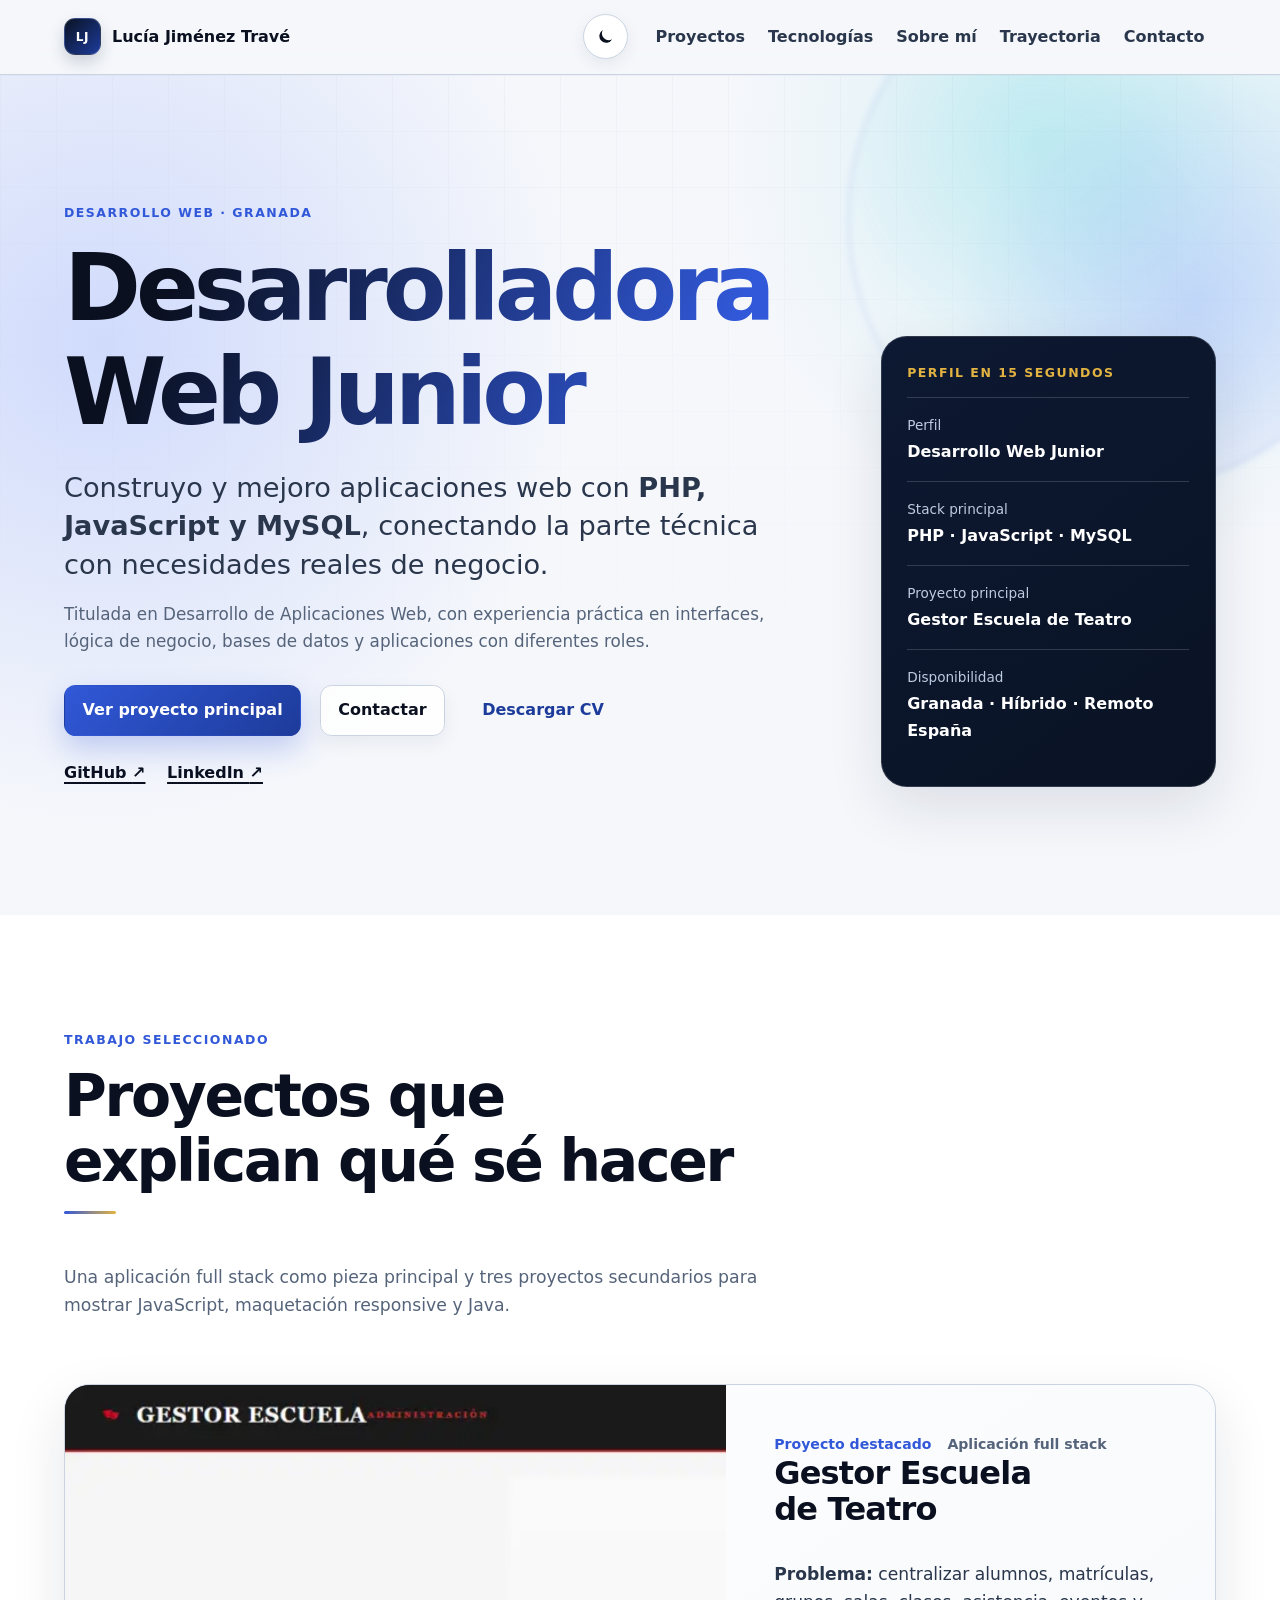
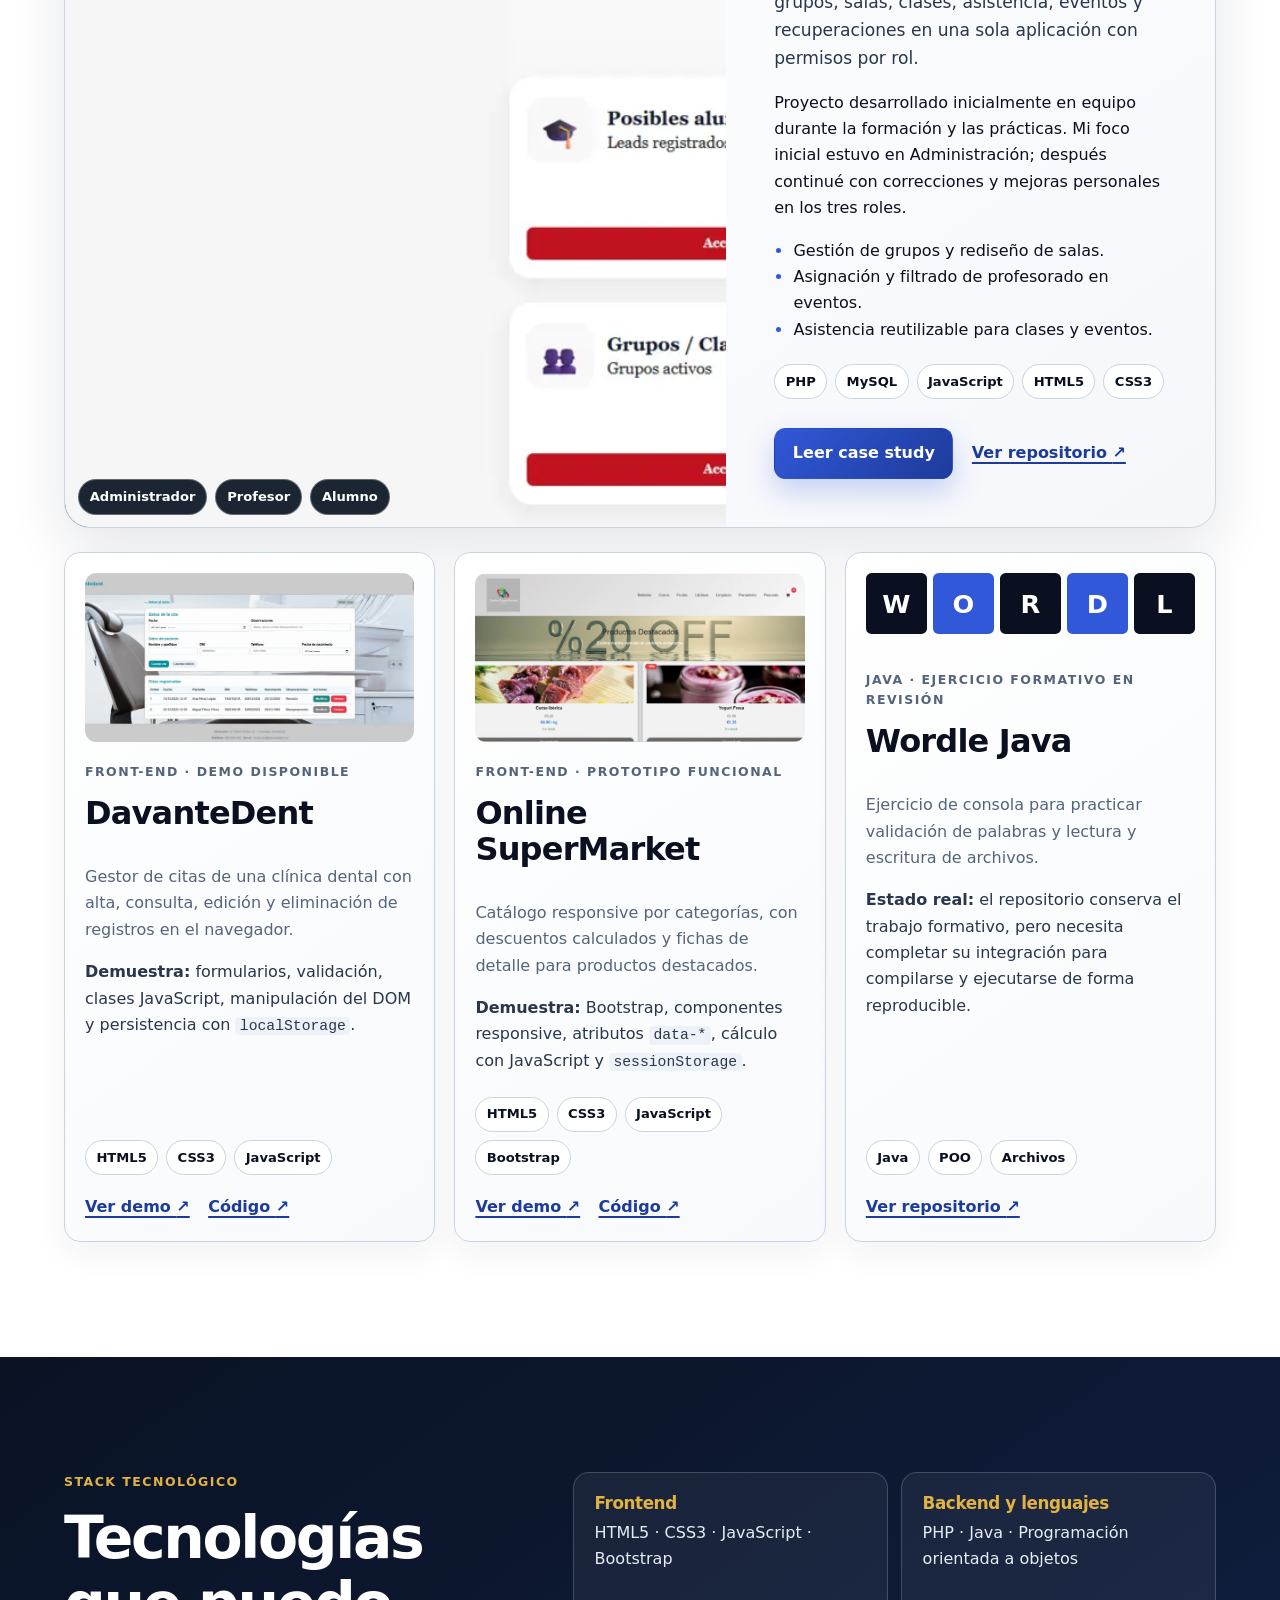
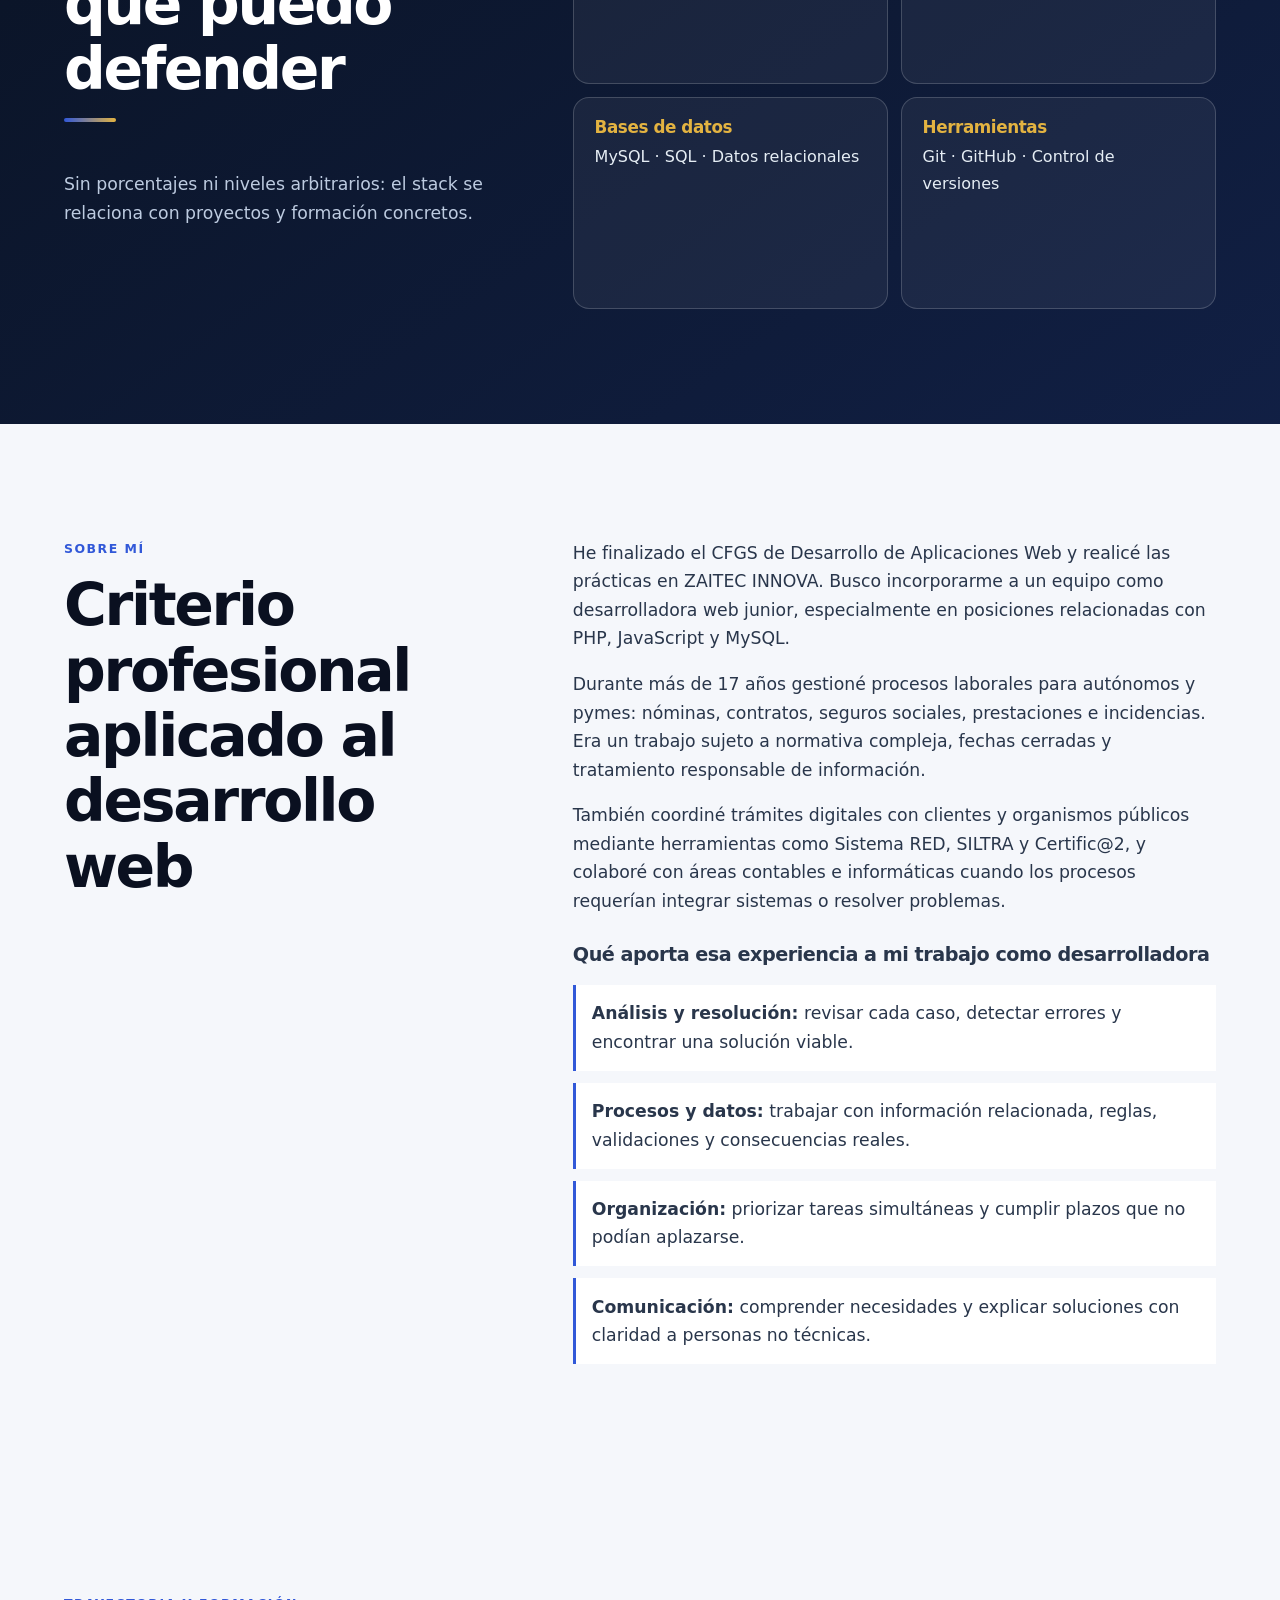
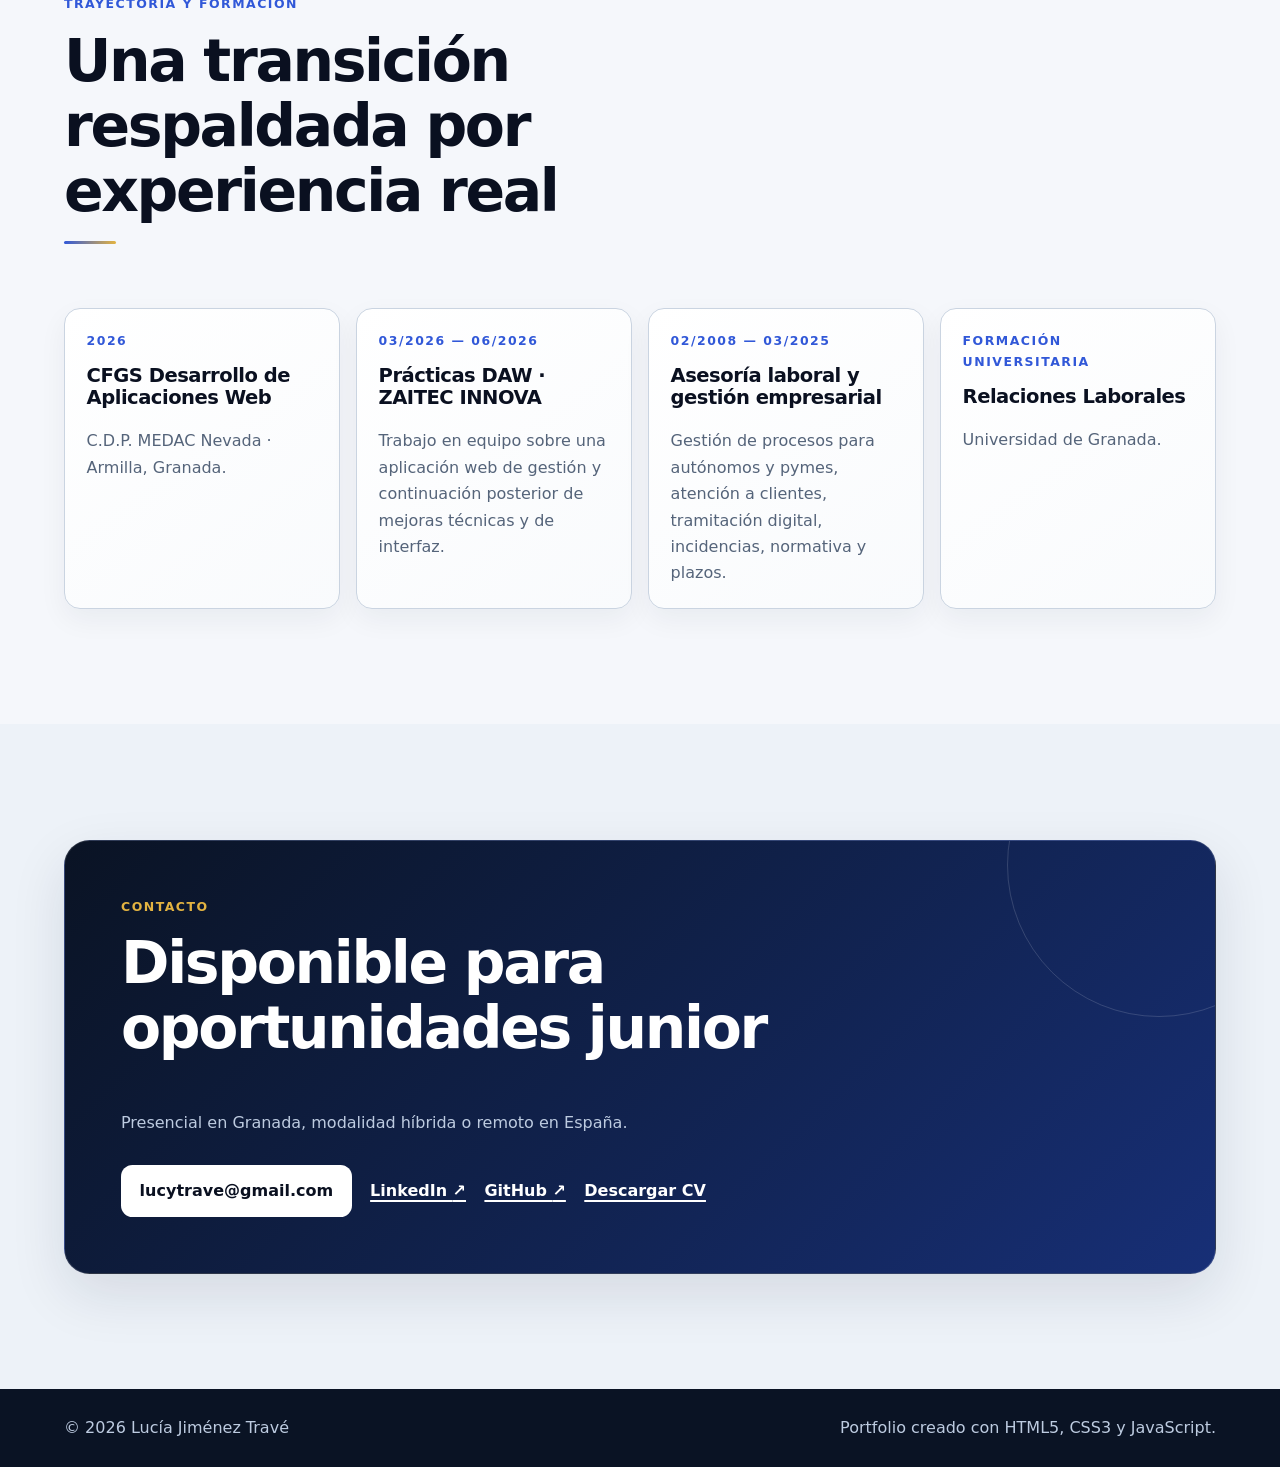
==== index.html @ 574e54a2 "Crear portfolio profesional" ====
<!doctype html>
<html lang="es">
<head>
    <meta charset="utf-8">
    <meta name="viewport" content="width=device-width, initial-scale=1">
    <meta name="description" content="Portfolio de Lucía Jiménez Travé, Desarrolladora Web Junior en Granada. Proyectos con PHP, JavaScript, MySQL, HTML y CSS.">
    <meta name="theme-color" content="#081421">
    <meta name="color-scheme" content="light dark">
    <meta property="og:title" content="Lucía Jiménez Travé | Desarrolladora Web Junior">
    <meta property="og:description" content="Aplicaciones web con PHP, JavaScript y MySQL, explicadas mediante proyectos y decisiones técnicas.">
    <meta property="og:type" content="website">
    <meta property="og:url" content="https://lucytrave.github.io/portfolio-lucia/">
    <link rel="canonical" href="https://lucytrave.github.io/portfolio-lucia/">
    <link rel="icon" href="assets/icons/favicon.svg" type="image/svg+xml">
    <title>Lucía Jiménez Travé | Desarrolladora Web Junior</title>
    <script src="js/theme-init.js"></script>
    <link rel="stylesheet" href="css/styles.css">
    <script src="js/main.js" defer></script>
    <script type="application/ld+json">
    {
        "@context": "https://schema.org",
        "@type": "Person",
        "name": "Lucía Jiménez Travé",
        "jobTitle": "Desarrolladora Web Junior",
        "email": "mailto:lucytrave@gmail.com",
        "url": "https://lucytrave.github.io/portfolio-lucia/",
        "address": {"@type": "PostalAddress", "addressLocality": "Granada", "addressCountry": "ES"},
        "sameAs": ["https://github.com/LucyTrave/", "https://www.linkedin.com/in/lucíajtravé"]
    }
    </script>
</head>
<body>
    <a class="skip-link" href="#contenido">Saltar al contenido</a>

    <header class="site-header">
        <div class="container header-inner">
            <a class="brand" href="#inicio" aria-label="Ir al inicio"><span class="brand-mark" aria-hidden="true">LJ</span><span>Lucía Jiménez Travé</span></a>
            <div class="header-tools">
                <button class="theme-toggle" type="button" data-theme-toggle aria-label="Activar modo oscuro">
                    <svg class="theme-icon theme-icon-moon" viewBox="0 0 24 24" aria-hidden="true"><path d="M20.2 15.3A8.4 8.4 0 0 1 8.7 3.8 8.5 8.5 0 1 0 20.2 15.3Z"/></svg>
                    <svg class="theme-icon theme-icon-sun" viewBox="0 0 24 24" aria-hidden="true"><circle cx="12" cy="12" r="4"/><path d="M12 2v2M12 20v2M4.9 4.9l1.4 1.4M17.7 17.7l1.4 1.4M2 12h2M20 12h2M4.9 19.1l1.4-1.4M17.7 6.3l1.4-1.4"/></svg>
                    <span class="sr-only" data-theme-label>Activar modo oscuro</span>
                </button>
                <button class="menu-button" type="button" aria-expanded="false" aria-controls="main-navigation" data-menu-button>
                    <span class="sr-only">Abrir menú</span><span aria-hidden="true"></span><span aria-hidden="true"></span><span aria-hidden="true"></span>
                </button>
            </div>
            <nav id="main-navigation" class="main-nav" aria-label="Navegación principal" data-navigation>
                <a href="#proyectos">Proyectos</a><a href="#tecnologias">Tecnologías</a><a href="#sobre-mi">Sobre mí</a><a href="#trayectoria">Trayectoria</a><a href="#contacto">Contacto</a>
            </nav>
        </div>
    </header>

    <main id="contenido">
        <section class="hero" id="inicio" aria-labelledby="hero-title">
            <div class="container hero-grid">
                <div class="hero-copy">
                    <p class="eyebrow">Desarrollo web · Granada</p>
                    <h1 id="hero-title">Desarrolladora Web Junior</h1>
                    <p class="hero-lead">Construyo y mejoro aplicaciones web con <strong>PHP, JavaScript y MySQL</strong>, conectando la parte técnica con necesidades reales de negocio.</p>
                    <p class="hero-support">Titulada en Desarrollo de Aplicaciones Web, con experiencia práctica en interfaces, lógica de negocio, bases de datos y aplicaciones con diferentes roles.</p>
                    <div class="hero-actions" aria-label="Acciones principales">
                        <a class="button button-primary" href="#proyecto-destacado">Ver proyecto principal</a>
                        <a class="button button-secondary" href="mailto:lucytrave@gmail.com">Contactar</a>
                        <a class="button button-quiet" href="assets/documents/CV_Lucia_Jimenez_Trave.pdf" download>Descargar CV</a>
                    </div>
                    <ul class="profile-links" aria-label="Perfiles profesionales">
                        <li><a href="https://github.com/LucyTrave/" target="_blank" rel="noreferrer">GitHub <span aria-hidden="true">↗</span></a></li>
                        <li><a href="https://www.linkedin.com/in/lucíajtravé" target="_blank" rel="noreferrer">LinkedIn <span aria-hidden="true">↗</span></a></li>
                    </ul>
                </div>
                <aside class="hero-summary" aria-label="Resumen profesional">
                    <p class="summary-label">Perfil en 15 segundos</p>
                    <dl>
                        <div><dt>Perfil</dt><dd>Desarrollo Web Junior</dd></div>
                        <div><dt>Stack principal</dt><dd>PHP · JavaScript · MySQL</dd></div>
                        <div><dt>Proyecto principal</dt><dd>Gestor Escuela de Teatro</dd></div>
                        <div><dt>Disponibilidad</dt><dd>Granada · Híbrido · Remoto España</dd></div>
                    </dl>
                </aside>
            </div>
        </section>

        <section class="section featured-section" id="proyectos" aria-labelledby="projects-title">
            <div class="container">
                <div class="section-heading"><p class="eyebrow">Trabajo seleccionado</p><h2 id="projects-title">Proyectos que explican qué sé hacer</h2><p>Una aplicación full stack como pieza principal y tres proyectos secundarios para mostrar JavaScript, maquetación responsive y Java.</p></div>

                <article class="featured-project" id="proyecto-destacado">
                    <div class="featured-visual">
                        <img src="assets/img/gestor-panel-administracion.webp" width="1600" height="652" alt="Panel de administración del Gestor Escuela de Teatro" fetchpriority="high">
                        <div class="role-list" aria-label="Roles de la aplicación"><span>Administrador</span><span>Profesor</span><span>Alumno</span></div>
                    </div>
                    <div class="featured-content">
                        <div class="project-meta"><span class="status">Proyecto destacado</span><span>Aplicación full stack</span></div>
                        <h3>Gestor Escuela de Teatro</h3>
                        <p class="project-problem"><strong>Problema:</strong> centralizar alumnos, matrículas, grupos, salas, clases, asistencia, eventos y recuperaciones en una sola aplicación con permisos por rol.</p>
                        <p>Proyecto desarrollado inicialmente en equipo durante la formación y las prácticas. Mi foco inicial estuvo en Administración; después continué con correcciones y mejoras personales en los tres roles.</p>
                        <ul class="evidence-list"><li>Gestión de grupos y rediseño de salas.</li><li>Asignación y filtrado de profesorado en eventos.</li><li>Asistencia reutilizable para clases y eventos.</li></ul>
                        <ul class="tech-list" aria-label="Tecnologías del Gestor Escuela de Teatro"><li>PHP</li><li>MySQL</li><li>JavaScript</li><li>HTML5</li><li>CSS3</li></ul>
                        <div class="project-actions"><a class="button button-primary" href="projects/gestor-escuela-teatro.html">Leer case study</a><a class="text-link" href="https://github.com/LucyTrave/Gestor-Escuela-de-Teatro" target="_blank" rel="noreferrer">Ver repositorio <span aria-hidden="true">↗</span></a></div>
                    </div>
                </article>

                <div class="secondary-projects" aria-label="Proyectos secundarios">
                    <article class="project-card">
                        <img src="assets/img/davantedent-gestion.webp" width="814" height="385" alt="Formulario y listado de citas de DavanteDent" loading="lazy">
                        <p class="project-type">Front-end · Demo disponible</p><h3>DavanteDent</h3>
                        <p>Gestor de citas de una clínica dental con alta, consulta, edición y eliminación de registros en el navegador.</p>
                        <p class="project-scope"><strong>Demuestra:</strong> formularios, validación, clases JavaScript, manipulación del DOM y persistencia con <code>localStorage</code>.</p>
                        <ul class="tech-list" aria-label="Tecnologías de DavanteDent"><li>HTML5</li><li>CSS3</li><li>JavaScript</li></ul>
                        <div class="project-actions"><a class="text-link" href="https://lucytrave.github.io/DavanteDent/" target="_blank" rel="noreferrer">Ver demo <span aria-hidden="true">↗</span></a><a class="text-link" href="https://github.com/LucyTrave/DavanteDent" target="_blank" rel="noreferrer">Código <span aria-hidden="true">↗</span></a></div>
                    </article>

                    <article class="project-card">
                        <img src="assets/img/supermarket-inicio.webp" width="1600" height="750" alt="Catálogo de productos de Online SuperMarket" loading="lazy">
                        <p class="project-type">Front-end · Prototipo funcional</p><h3>Online SuperMarket</h3>
                        <p>Catálogo responsive por categorías, con descuentos calculados y fichas de detalle para productos destacados.</p>
                        <p class="project-scope"><strong>Demuestra:</strong> Bootstrap, componentes responsive, atributos <code>data-*</code>, cálculo con JavaScript y <code>sessionStorage</code>.</p>
                        <ul class="tech-list" aria-label="Tecnologías de Online SuperMarket"><li>HTML5</li><li>CSS3</li><li>JavaScript</li><li>Bootstrap</li></ul>
                        <div class="project-actions"><a class="text-link" href="https://lucytrave.github.io/Online-SuperMarket/" target="_blank" rel="noreferrer">Ver demo <span aria-hidden="true">↗</span></a><a class="text-link" href="https://github.com/LucyTrave/Online-SuperMarket" target="_blank" rel="noreferrer">Código <span aria-hidden="true">↗</span></a></div>
                    </article>

                    <article class="project-card project-card-wordle">
                        <div class="wordle-mark" aria-hidden="true"><span>W</span><span>O</span><span>R</span><span>D</span><span>L</span></div>
                        <p class="project-type">Java · Ejercicio formativo en revisión</p><h3>Wordle Java</h3>
                        <p>Ejercicio de consola para practicar validación de palabras y lectura y escritura de archivos.</p>
                        <p class="project-scope"><strong>Estado real:</strong> el repositorio conserva el trabajo formativo, pero necesita completar su integración para compilarse y ejecutarse de forma reproducible.</p>
                        <ul class="tech-list" aria-label="Tecnologías de Wordle Java"><li>Java</li><li>POO</li><li>Archivos</li></ul>
                        <div class="project-actions"><a class="text-link" href="https://github.com/LucyTrave/Wordle-Juego-en-Java" target="_blank" rel="noreferrer">Ver repositorio <span aria-hidden="true">↗</span></a></div>
                    </article>
                </div>
            </div>
        </section>

        <section class="section stack-section" id="tecnologias" aria-labelledby="stack-title">
            <div class="container stack-grid">
                <div class="section-heading"><p class="eyebrow">Stack tecnológico</p><h2 id="stack-title">Tecnologías que puedo defender</h2><p>Sin porcentajes ni niveles arbitrarios: el stack se relaciona con proyectos y formación concretos.</p></div>
                <div class="stack-groups"><section><h3>Frontend</h3><p>HTML5 · CSS3 · JavaScript · Bootstrap</p></section><section><h3>Backend y lenguajes</h3><p>PHP · Java · Programación orientada a objetos</p></section><section><h3>Bases de datos</h3><p>MySQL · SQL · Datos relacionales</p></section><section><h3>Herramientas</h3><p>Git · GitHub · Control de versiones</p></section></div>
            </div>
        </section>

        <section class="section about-section" id="sobre-mi" aria-labelledby="about-title">
            <div class="container about-grid">
                <div><p class="eyebrow">Sobre mí</p><h2 id="about-title">Criterio profesional aplicado al desarrollo web</h2></div>
                <div class="about-copy">
                    <p>He finalizado el CFGS de Desarrollo de Aplicaciones Web y realicé las prácticas en ZAITEC INNOVA. Busco incorporarme a un equipo como desarrolladora web junior, especialmente en posiciones relacionadas con PHP, JavaScript y MySQL.</p>
                    <p>Durante más de 17 años gestioné procesos laborales para autónomos y pymes: nóminas, contratos, seguros sociales, prestaciones e incidencias. Era un trabajo sujeto a normativa compleja, fechas cerradas y tratamiento responsable de información.</p>
                    <p>También coordiné trámites digitales con clientes y organismos públicos mediante herramientas como Sistema RED, SILTRA y Certific@2, y colaboré con áreas contables e informáticas cuando los procesos requerían integrar sistemas o resolver problemas.</p>
                    <h3>Qué aporta esa experiencia a mi trabajo como desarrolladora</h3>
                    <ul class="transfer-list">
                        <li><strong>Análisis y resolución:</strong> revisar cada caso, detectar errores y encontrar una solución viable.</li>
                        <li><strong>Procesos y datos:</strong> trabajar con información relacionada, reglas, validaciones y consecuencias reales.</li>
                        <li><strong>Organización:</strong> priorizar tareas simultáneas y cumplir plazos que no podían aplazarse.</li>
                        <li><strong>Comunicación:</strong> comprender necesidades y explicar soluciones con claridad a personas no técnicas.</li>
                    </ul>
                </div>
            </div>
        </section>

        <section class="section journey-section" id="trayectoria" aria-labelledby="journey-title">
            <div class="container">
                <div class="section-heading"><p class="eyebrow">Trayectoria y formación</p><h2 id="journey-title">Una transición respaldada por experiencia real</h2></div>
                <div class="timeline"><article><p class="timeline-label">2026</p><h3>CFGS Desarrollo de Aplicaciones Web</h3><p>C.D.P. MEDAC Nevada · Armilla, Granada.</p></article><article><p class="timeline-label">03/2026 — 06/2026</p><h3>Prácticas DAW · ZAITEC INNOVA</h3><p>Trabajo en equipo sobre una aplicación web de gestión y continuación posterior de mejoras técnicas y de interfaz.</p></article><article><p class="timeline-label">02/2008 — 03/2025</p><h3>Asesoría laboral y gestión empresarial</h3><p>Gestión de procesos para autónomos y pymes, atención a clientes, tramitación digital, incidencias, normativa y plazos.</p></article><article><p class="timeline-label">Formación universitaria</p><h3>Relaciones Laborales</h3><p>Universidad de Granada.</p></article></div>
            </div>
        </section>

        <section class="section contact-section" id="contacto" aria-labelledby="contact-title">
            <div class="container contact-card">
                <div><p class="eyebrow">Contacto</p><h2 id="contact-title">Disponible para oportunidades junior</h2><p>Presencial en Granada, modalidad híbrida o remoto en España.</p></div>
                <div class="contact-actions"><a class="button button-light" href="mailto:lucytrave@gmail.com">lucytrave@gmail.com</a><a href="https://www.linkedin.com/in/lucíajtravé" target="_blank" rel="noreferrer">LinkedIn <span aria-hidden="true">↗</span></a><a href="https://github.com/LucyTrave/" target="_blank" rel="noreferrer">GitHub <span aria-hidden="true">↗</span></a><a href="assets/documents/CV_Lucia_Jimenez_Trave.pdf" download>Descargar CV</a></div>
            </div>
        </section>
    </main>

    <footer class="site-footer"><div class="container footer-inner"><p>© <span data-current-year>2026</span> Lucía Jiménez Travé</p><p>Portfolio creado con HTML5, CSS3 y JavaScript.</p></div></footer>
</body>
</html>
---- css/styles.css ----
/* Sistema visual mobile-first. Las variables concentran las decisiones de color,
   tamaño y espaciado para que el portfolio sea fácil de mantener. */
:root {
    color-scheme: light;
    --ink: #0a1020;
    --ink-soft: #29364b;
    --muted: #55647a;
    --canvas: #f5f7fb;
    --surface: #ffffff;
    --surface-alt: #edf2f8;
    --line: #cad4e1;
    --accent: #3158d8;
    --accent-dark: #1d3b9a;
    --accent-soft: #e7edff;
    --highlight: #e3b341;
    --focus: #c47b00;
    --panel: #0a1324;
    --panel-text: #ffffff;
    --panel-muted: #bdcbe0;
    --on-accent: #ffffff;
    --header-bg: rgba(245, 247, 251, .88);
    --glow-one: rgba(76, 117, 255, .22);
    --glow-two: rgba(44, 200, 214, .16);
    --radius-sm: .55rem;
    --radius-md: 1rem;
    --radius-lg: 1.6rem;
    --shadow: 0 1.3rem 3.5rem rgba(18, 31, 58, .11);
    --shadow-hover: 0 1.7rem 4.3rem rgba(18, 31, 58, .17);
    --container: 72rem;
}

html[data-theme="dark"] {
    color-scheme: dark;
    --ink: #f2f5fb;
    --ink-soft: #d5dfed;
    --muted: #a9b7ca;
    --canvas: #070b14;
    --surface: #0d1523;
    --surface-alt: #111d2e;
    --line: #293a52;
    --accent: #91aaff;
    --accent-dark: #b7c6ff;
    --accent-soft: #17254a;
    --highlight: #f0c762;
    --focus: #ffd166;
    --panel: #0b1424;
    --panel-text: #f7f9fd;
    --panel-muted: #b9c7d9;
    --on-accent: #07101f;
    --header-bg: rgba(7, 11, 20, .88);
    --glow-one: rgba(97, 130, 255, .22);
    --glow-two: rgba(42, 196, 210, .13);
    --shadow: 0 1.3rem 3.5rem rgba(0, 0, 0, .3);
    --shadow-hover: 0 1.8rem 4.5rem rgba(0, 0, 0, .42);
}

*, *::before, *::after { box-sizing: border-box; }
html { scroll-behavior: smooth; scroll-padding-top: 5.5rem; }
body {
    margin: 0;
    background: var(--canvas);
    color: var(--ink);
    font-family: Inter, ui-sans-serif, system-ui, -apple-system, BlinkMacSystemFont, "Segoe UI", sans-serif;
    font-size: 1rem;
    line-height: 1.65;
    text-rendering: optimizeLegibility;
    transition: background-color 240ms ease, color 240ms ease;
}
::selection { background: var(--accent); color: var(--on-accent); }
img { display: block; max-width: 100%; height: auto; }
a { color: inherit; text-decoration-thickness: .1em; text-underline-offset: .22em; }
a:hover { color: var(--accent); }
button, a { -webkit-tap-highlight-color: transparent; }
:focus-visible { outline: .2rem solid var(--focus); outline-offset: .22rem; }
h1, h2, h3, h4, p { margin-top: 0; }
h1, h2, h3, h4 { line-height: 1.12; text-wrap: balance; }
h1 { font-size: clamp(2.7rem, 9vw, 5.8rem); letter-spacing: -.055em; }
h2 { font-size: clamp(2rem, 5vw, 3.65rem); letter-spacing: -.04em; }
h3 { font-size: clamp(1.35rem, 3vw, 2rem); letter-spacing: -.025em; }
code { padding: .08em .3em; border-radius: .3em; background: var(--surface-alt); font-size: .92em; }

.container { width: min(calc(100% - 2rem), var(--container)); margin-inline: auto; }
.section { padding-block: clamp(4.6rem, 9vw, 8rem); }
.sr-only { position: absolute; width: 1px; height: 1px; padding: 0; margin: -1px; overflow: hidden; clip: rect(0, 0, 0, 0); white-space: nowrap; border: 0; }
.skip-link { position: fixed; z-index: 100; top: .75rem; left: .75rem; padding: .7rem 1rem; background: var(--focus); color: #07101f; font-weight: 800; transform: translateY(-160%); }
.skip-link:focus { transform: translateY(0); }
.eyebrow, .section-kicker, .project-type, .timeline-label, .summary-label { margin-bottom: .85rem; color: var(--accent); font-size: .78rem; font-weight: 850; letter-spacing: .12em; text-transform: uppercase; }

/* La navegación funciona como lista visible sin JS; con JS se convierte en menú móvil. */
.site-header { position: sticky; z-index: 50; top: 0; border-bottom: 1px solid var(--line); background: var(--header-bg); backdrop-filter: blur(1rem) saturate(140%); }
.header-inner { position: relative; display: flex; min-height: 4.6rem; align-items: center; justify-content: space-between; gap: 1rem; }
.brand { display: inline-flex; align-items: center; gap: .7rem; color: var(--ink); font-weight: 850; text-decoration: none; }
.brand-mark { display: grid; width: 2.3rem; aspect-ratio: 1; place-items: center; border: 1px solid rgba(255, 255, 255, .14); border-radius: .7rem; background: linear-gradient(135deg, var(--panel), var(--accent-dark)); color: #fff; font-size: .76rem; letter-spacing: .04em; box-shadow: 0 .45rem 1rem rgba(18, 31, 58, .18); }
.header-tools, .case-header-tools { display: flex; align-items: center; gap: .55rem; margin-left: auto; }
.theme-toggle { display: grid; width: 2.8rem; height: 2.8rem; place-items: center; border: 1px solid var(--line); border-radius: 999px; background: var(--surface); color: var(--ink); cursor: pointer; box-shadow: 0 .35rem 1rem rgba(18, 31, 58, .07); transition: color 160ms ease, background-color 160ms ease, border-color 160ms ease, transform 160ms ease; }
.theme-toggle:hover { border-color: var(--accent); color: var(--accent); transform: rotate(8deg); }
.theme-icon { width: 1.2rem; height: 1.2rem; fill: none; stroke: currentColor; stroke-width: 1.8; stroke-linecap: round; stroke-linejoin: round; }
.theme-icon-moon { fill: currentColor; stroke: none; }
.theme-icon-sun { display: none; }
html[data-theme="dark"] .theme-icon-moon { display: none; }
html[data-theme="dark"] .theme-icon-sun { display: block; }
.menu-button { display: none; width: 2.8rem; height: 2.8rem; place-content: center; gap: .3rem; border: 1px solid var(--line); border-radius: var(--radius-sm); background: var(--surface); cursor: pointer; }
.menu-button > span:not(.sr-only) { display: block; width: 1.25rem; height: 2px; background: var(--ink); }
.main-nav { display: grid; padding: .75rem; border: 1px solid var(--line); border-radius: var(--radius-md); background: var(--surface); }
.js .menu-button { display: grid; }
.js .main-nav { position: absolute; top: calc(100% + .4rem); right: 0; left: 0; display: none; box-shadow: var(--shadow); }
.js .main-nav.is-open { display: grid; }
.main-nav a, .back-link { padding: .72rem; color: var(--ink-soft); font-weight: 750; text-decoration: none; }

.hero { position: relative; isolation: isolate; overflow: hidden; padding-block: clamp(5rem, 10vw, 9rem); background: radial-gradient(circle at 88% 10%, var(--glow-two), transparent 25rem), radial-gradient(circle at 8% 32%, var(--glow-one), transparent 30rem), var(--canvas); }
.hero::before { position: absolute; z-index: -2; inset: 0; background-image: linear-gradient(var(--line) 1px, transparent 1px), linear-gradient(90deg, var(--line) 1px, transparent 1px); background-size: 3.5rem 3.5rem; content: ""; opacity: .18; mask-image: linear-gradient(to bottom, #000, transparent 78%); }
.hero::after { position: absolute; z-index: -1; top: -8rem; right: -7rem; width: min(34rem, 72vw); aspect-ratio: 1; border: 1px solid color-mix(in srgb, var(--accent) 35%, transparent); border-radius: 50%; background: radial-gradient(circle at 34% 35%, var(--glow-two), transparent 43%), radial-gradient(circle at 64% 66%, var(--glow-one), transparent 48%); content: ""; filter: blur(.2rem); animation: ambient-drift 12s ease-in-out infinite alternate; }
.hero-grid { display: grid; gap: 3rem; }
.hero-copy { max-width: 50rem; }
.hero h1 { max-width: 12ch; margin-bottom: 1.5rem; }
@supports (background-clip: text) {
    .hero h1 { background: linear-gradient(115deg, var(--ink) 15%, var(--accent) 82%); background-clip: text; color: transparent; }
}
.hero-lead { max-width: 45rem; margin-bottom: 1rem; color: var(--ink-soft); font-size: clamp(1.25rem, 2.5vw, 1.7rem); line-height: 1.42; }
.hero-support { max-width: 44rem; color: var(--muted); font-size: 1.05rem; }
.hero-actions, .contact-actions, .project-actions { display: flex; flex-wrap: wrap; align-items: center; gap: .8rem 1.15rem; margin-top: 1.8rem; }
.button { position: relative; overflow: hidden; display: inline-flex; min-height: 3rem; align-items: center; justify-content: center; padding: .72rem 1.1rem; border: 1px solid transparent; border-radius: .72rem; font-weight: 820; text-decoration: none; transition: background-color 180ms ease, border-color 180ms ease, box-shadow 180ms ease, transform 180ms ease; }
.button:hover { transform: translateY(-2px); }
.button-primary { background: linear-gradient(135deg, var(--accent), var(--accent-dark)); color: var(--on-accent); box-shadow: 0 .75rem 1.8rem color-mix(in srgb, var(--accent) 26%, transparent); }
.button-primary::after { position: absolute; inset: 0; background: linear-gradient(110deg, transparent 25%, rgba(255,255,255,.24) 48%, transparent 70%); content: ""; transform: translateX(-130%); transition: transform 480ms ease; }
.button-primary:hover::after { transform: translateX(130%); }
.button-primary:hover { color: var(--on-accent); box-shadow: 0 1rem 2.2rem color-mix(in srgb, var(--accent) 34%, transparent); }
.button-secondary { border-color: var(--line); background: color-mix(in srgb, var(--surface) 88%, transparent); color: var(--ink); box-shadow: 0 .45rem 1.2rem rgba(18, 31, 58, .06); }
.button-quiet { color: var(--accent-dark); }
.button-light { background: #fff; color: #0a1020; }
.profile-links { display: flex; flex-wrap: wrap; gap: 1.35rem; margin: 1.5rem 0 0; padding: 0; list-style: none; }
.profile-links a, .contact-actions > a:not(.button), .text-link { font-weight: 800; }
.hero-summary { align-self: end; padding: 1.6rem; border: 1px solid rgba(255, 255, 255, .15); border-radius: var(--radius-lg); background: linear-gradient(145deg, color-mix(in srgb, var(--panel) 92%, var(--accent)), var(--panel)); color: var(--panel-text); box-shadow: var(--shadow); }
.hero-summary .summary-label { color: var(--highlight); }
.hero-summary dl { margin: 0; }
.hero-summary dl > div { padding-block: 1rem; border-top: 1px solid rgba(255, 255, 255, .16); }
.hero-summary dt { color: var(--panel-muted); font-size: .85rem; }
.hero-summary dd { margin: .15rem 0 0; font-weight: 780; }

.section-heading { max-width: 46rem; margin-bottom: clamp(2.4rem, 5vw, 4.5rem); }
.section-heading h2::after { display: block; width: 3.25rem; height: .22rem; margin-top: 1rem; border-radius: 999px; background: linear-gradient(90deg, var(--accent), var(--highlight)); content: ""; }
.section-heading > p:last-child { color: var(--muted); font-size: 1.08rem; }
.featured-section { background: var(--surface); }
.featured-project { overflow: hidden; border: 1px solid var(--line); border-radius: var(--radius-lg); background: linear-gradient(145deg, var(--surface), var(--canvas)); box-shadow: var(--shadow); transition: border-color 220ms ease, box-shadow 220ms ease, transform 220ms ease; }
.featured-visual { position: relative; min-height: 18rem; background: var(--ink); }
.featured-visual img { width: 100%; height: 100%; min-height: 18rem; object-fit: cover; object-position: top left; transition: filter 400ms ease, transform 600ms cubic-bezier(.2,.7,.2,1); }
.role-list { position: absolute; right: .8rem; bottom: .8rem; left: .8rem; display: flex; flex-wrap: wrap; gap: .5rem; }
.role-list span { padding: .38rem .68rem; border: 1px solid rgba(255, 255, 255, .3); border-radius: 999px; background: rgba(8, 20, 33, .92); color: #fff; font-size: .82rem; font-weight: 780; }
.featured-content { padding: clamp(1.5rem, 4vw, 3rem); }
.project-meta { display: flex; flex-wrap: wrap; gap: .6rem 1rem; color: var(--muted); font-size: .88rem; font-weight: 740; }
.project-meta .status { color: var(--accent); }
.project-problem { color: var(--ink-soft); font-size: 1.07rem; }
.evidence-list, .feature-list { padding-left: 1.2rem; }
.evidence-list li::marker, .feature-list li::marker { color: var(--accent); }
.tech-list { display: flex; flex-wrap: wrap; gap: .5rem; margin: 1.3rem 0 0; padding: 0; list-style: none; }
.tech-list li, .data-relations span { padding: .36rem .65rem; border: 1px solid var(--line); border-radius: 999px; background: var(--surface); font-size: .82rem; font-weight: 780; }
.text-link { color: var(--accent-dark); }
.secondary-projects { display: grid; gap: 1.2rem; margin-top: 1.5rem; }
.project-card { display: flex; min-width: 0; flex-direction: column; padding: 1.25rem; border: 1px solid var(--line); border-radius: var(--radius-md); background: linear-gradient(145deg, var(--surface), color-mix(in srgb, var(--surface-alt) 45%, var(--surface))); box-shadow: 0 .75rem 2rem rgba(18, 31, 58, .06); transition: border-color 220ms ease, box-shadow 220ms ease, transform 220ms ease; }
.project-card > img { width: 100%; aspect-ratio: 16 / 8.2; margin-bottom: 1.25rem; border-radius: .72rem; object-fit: cover; object-position: top; transition: filter 350ms ease, transform 500ms cubic-bezier(.2,.7,.2,1); }
.project-card p { color: var(--muted); }
.project-card .project-scope { color: var(--ink-soft); }
.project-card .tech-list { margin-top: auto; padding-top: .4rem; }
.project-card .project-actions { margin-top: 1.2rem; }
.wordle-mark { display: grid; grid-template-columns: repeat(5, 1fr); gap: .38rem; margin-bottom: 2.2rem; }
.wordle-mark span { display: grid; aspect-ratio: 1; place-items: center; border-radius: .35rem; background: var(--ink); color: #fff; font-size: clamp(1rem, 4vw, 1.6rem); font-weight: 900; }
.wordle-mark span:nth-child(2), .wordle-mark span:nth-child(4) { background: var(--accent); }

.stack-section { position: relative; overflow: hidden; background: linear-gradient(145deg, var(--panel), color-mix(in srgb, var(--panel) 82%, var(--accent))); color: var(--panel-text); }
.stack-section .eyebrow { color: var(--highlight); }
.stack-section .section-heading > p:last-child { color: var(--panel-muted); }
.stack-grid { display: grid; gap: 2rem; }
.stack-groups { display: grid; gap: .8rem; }
.stack-groups section { padding: 1.3rem; border: 1px solid rgba(255, 255, 255, .18); border-radius: var(--radius-md); background: rgba(255, 255, 255, .055); }
.stack-groups h3 { margin-bottom: .45rem; color: var(--highlight); font-size: 1.05rem; }
.stack-groups p { margin: 0; color: #e5edf4; }
.about-grid { display: grid; gap: 1.8rem; }
.about-copy { max-width: 48rem; color: var(--ink-soft); font-size: 1.08rem; }
.about-copy h3 { margin-top: 1.8rem; font-size: 1.2rem; }
.transfer-list { display: grid; gap: .75rem; margin: 0; padding: 0; list-style: none; }
.transfer-list li { padding: .9rem 1rem; border-left: .24rem solid var(--accent); background: var(--surface); }
.timeline { display: grid; gap: 1rem; }
.timeline article { position: relative; padding: 1.35rem; border: 1px solid var(--line); border-radius: var(--radius-md); background: linear-gradient(145deg, var(--surface), color-mix(in srgb, var(--surface-alt) 35%, var(--surface))); box-shadow: 0 .65rem 1.7rem rgba(18, 31, 58, .055); transition: border-color 220ms ease, box-shadow 220ms ease, transform 220ms ease; }
.timeline h3 { font-size: 1.22rem; }
.timeline p:last-child { margin-bottom: 0; color: var(--muted); }
.contact-section { background: var(--surface-alt); }
.contact-card { position: relative; overflow: hidden; padding: clamp(1.6rem, 5vw, 3.5rem); border: 1px solid rgba(255,255,255,.14); border-radius: var(--radius-lg); background: linear-gradient(135deg, var(--panel), color-mix(in srgb, var(--accent-dark) 70%, var(--panel))); color: var(--panel-text); box-shadow: var(--shadow); }
.contact-card::after { position: absolute; top: -8rem; right: -6rem; width: 19rem; aspect-ratio: 1; border: 1px solid rgba(255,255,255,.15); border-radius: 50%; content: ""; }
.contact-card > * { position: relative; z-index: 1; }
.contact-card .eyebrow { color: var(--highlight); }
.contact-card p { color: var(--panel-muted); }
.contact-actions > a:not(.button) { color: #fff; }
.site-footer { padding-block: 1.6rem; background: var(--panel); color: var(--panel-muted); }
.footer-inner { display: flex; flex-wrap: wrap; justify-content: space-between; gap: .5rem 2rem; }
.footer-inner p { margin: 0; }

/* Case study */
.case-hero { position: relative; overflow: hidden; padding-block: clamp(4rem, 8vw, 7rem); background: radial-gradient(circle at 88% 12%, var(--glow-one), transparent 25rem), var(--surface-alt); }
.case-hero-grid { display: grid; gap: 2rem; }
.case-lead { max-width: 45rem; color: var(--ink-soft); font-size: 1.24rem; }
.case-cover { margin: 0; }
.case-cover img { width: 100%; border: 1px solid var(--line); border-radius: var(--radius-lg); box-shadow: var(--shadow); }
.case-cover figcaption, .gallery figcaption { margin-top: .6rem; color: var(--muted); font-size: .88rem; }
.case-layout { display: grid; gap: 2.5rem; padding-block: clamp(3rem, 7vw, 6rem); }
.case-index { align-self: start; padding: 1.15rem; border: 1px solid var(--line); border-radius: var(--radius-md); background: var(--surface); }
.case-index h2 { font-size: 1.05rem; }
.case-index nav { display: grid; }
.case-index a { padding: .42rem 0; color: var(--muted); font-weight: 700; text-decoration: none; }
.case-content { min-width: 0; }
.case-content > section { padding-block: 1.5rem 3.4rem; border-bottom: 1px solid var(--line); }
.case-content > section:first-child { padding-top: 0; }
.case-content > section:last-child { border-bottom: 0; }
.case-content p, .case-content li { color: var(--ink-soft); }
.project-facts, .role-grid, .ownership-grid, .challenge-list, .gallery { display: grid; gap: .9rem; }
.project-facts > div, .role-grid article, .ownership-grid article, .challenge-list article { padding: 1.05rem; border: 1px solid var(--line); border-radius: var(--radius-sm); background: var(--surface); }
.project-facts { margin-top: 1.4rem; }
.project-facts dt { color: var(--muted); font-size: .82rem; }
.project-facts dd { margin: .1rem 0 0; font-weight: 780; }
.role-grid h3, .ownership-grid h3, .challenge-list h3 { font-size: 1.08rem; }
.note { padding: 1rem; border-left: .28rem solid var(--accent); background: var(--accent-soft); }
.architecture-flow { display: grid; gap: .7rem; padding: 0; list-style: none; counter-reset: flow; }
.architecture-flow li { display: grid; grid-template-columns: 2rem 1fr; gap: .75rem; padding: .85rem; border: 1px solid var(--line); border-radius: var(--radius-sm); background: var(--surface); }
.architecture-flow li::before { content: counter(flow); counter-increment: flow; display: grid; width: 2rem; height: 2rem; place-items: center; border-radius: 50%; background: var(--accent); color: #fff; font-weight: 800; grid-row: span 2; }
.architecture-flow span { font-weight: 820; }
.architecture-flow small { color: var(--muted); }
.data-relations { display: flex; flex-wrap: wrap; gap: .55rem; }
.gallery { margin-top: 1.5rem; }
.gallery figure { margin: 0; }
.gallery img { width: 100%; border: 1px solid var(--line); border-radius: var(--radius-md); box-shadow: 0 .7rem 1.8rem rgba(8, 20, 33, .08); }
.case-actions { display: flex; flex-wrap: wrap; gap: .8rem; margin-top: 1.4rem; }

/* La aparición al desplazarse se activa desde JavaScript. Sin JavaScript,
   el contenido permanece visible. */
.js .reveal { opacity: 0; transform: translateY(1.3rem); transition: opacity 620ms ease, transform 620ms cubic-bezier(.2,.7,.2,1); }
.js .reveal.is-visible { opacity: 1; transform: translateY(0); }

@keyframes ambient-drift {
    from { transform: translate3d(0, 0, 0) rotate(0deg); }
    to { transform: translate3d(-1.5rem, 1.2rem, 0) rotate(4deg); }
}

@media (hover: hover) {
    .featured-project:hover, .project-card:hover, .timeline article:hover { border-color: color-mix(in srgb, var(--accent) 58%, var(--line)); box-shadow: var(--shadow-hover); transform: translateY(-.32rem); }
    .featured-project:hover .featured-visual img, .project-card:hover > img { filter: saturate(1.06) contrast(1.02); transform: scale(1.025); }
    .main-nav a { position: relative; }
    .main-nav a::after { position: absolute; right: .72rem; bottom: .45rem; left: .72rem; height: 2px; border-radius: 999px; background: var(--accent); content: ""; transform: scaleX(0); transform-origin: right; transition: transform 180ms ease; }
    .main-nav a:hover::after { transform: scaleX(1); transform-origin: left; }
}

@media (min-width: 46rem) {
    .container { width: min(calc(100% - 3rem), var(--container)); }
    .main-nav { display: flex; padding: 0; border: 0; background: transparent; }
    .js .menu-button { display: none; }
    .js .main-nav { position: static; display: flex; box-shadow: none; }
    .secondary-projects { grid-template-columns: repeat(2, minmax(0, 1fr)); }
    .timeline, .role-grid, .ownership-grid, .challenge-list, .project-facts, .gallery { grid-template-columns: repeat(2, minmax(0, 1fr)); }
}

@media (min-width: 64rem) {
    .hero-grid { grid-template-columns: minmax(0, 1.65fr) minmax(18rem, .72fr); align-items: end; }
    .featured-project { display: grid; grid-template-columns: minmax(0, 1.15fr) minmax(24rem, .85fr); }
    .featured-visual { min-height: 100%; }
    .featured-visual img { min-height: 100%; object-position: top left; }
    .secondary-projects { grid-template-columns: repeat(3, minmax(0, 1fr)); }
    .stack-grid, .about-grid { grid-template-columns: .8fr 1.2fr; gap: 5rem; }
    .stack-groups { grid-template-columns: repeat(2, minmax(0, 1fr)); }
    .timeline { grid-template-columns: repeat(4, minmax(0, 1fr)); }
    .case-hero-grid { grid-template-columns: .9fr 1.1fr; align-items: center; }
    .case-layout { grid-template-columns: 14rem minmax(0, 1fr); gap: 4.5rem; }
    .case-index { position: sticky; top: 6.2rem; }
}

@media (prefers-reduced-motion: reduce) {
    html { scroll-behavior: auto; }
    *, *::before, *::after { scroll-behavior: auto !important; transition-duration: .01ms !important; animation-duration: .01ms !important; animation-iteration-count: 1 !important; }
    .js .reveal { opacity: 1; transform: none; }
}
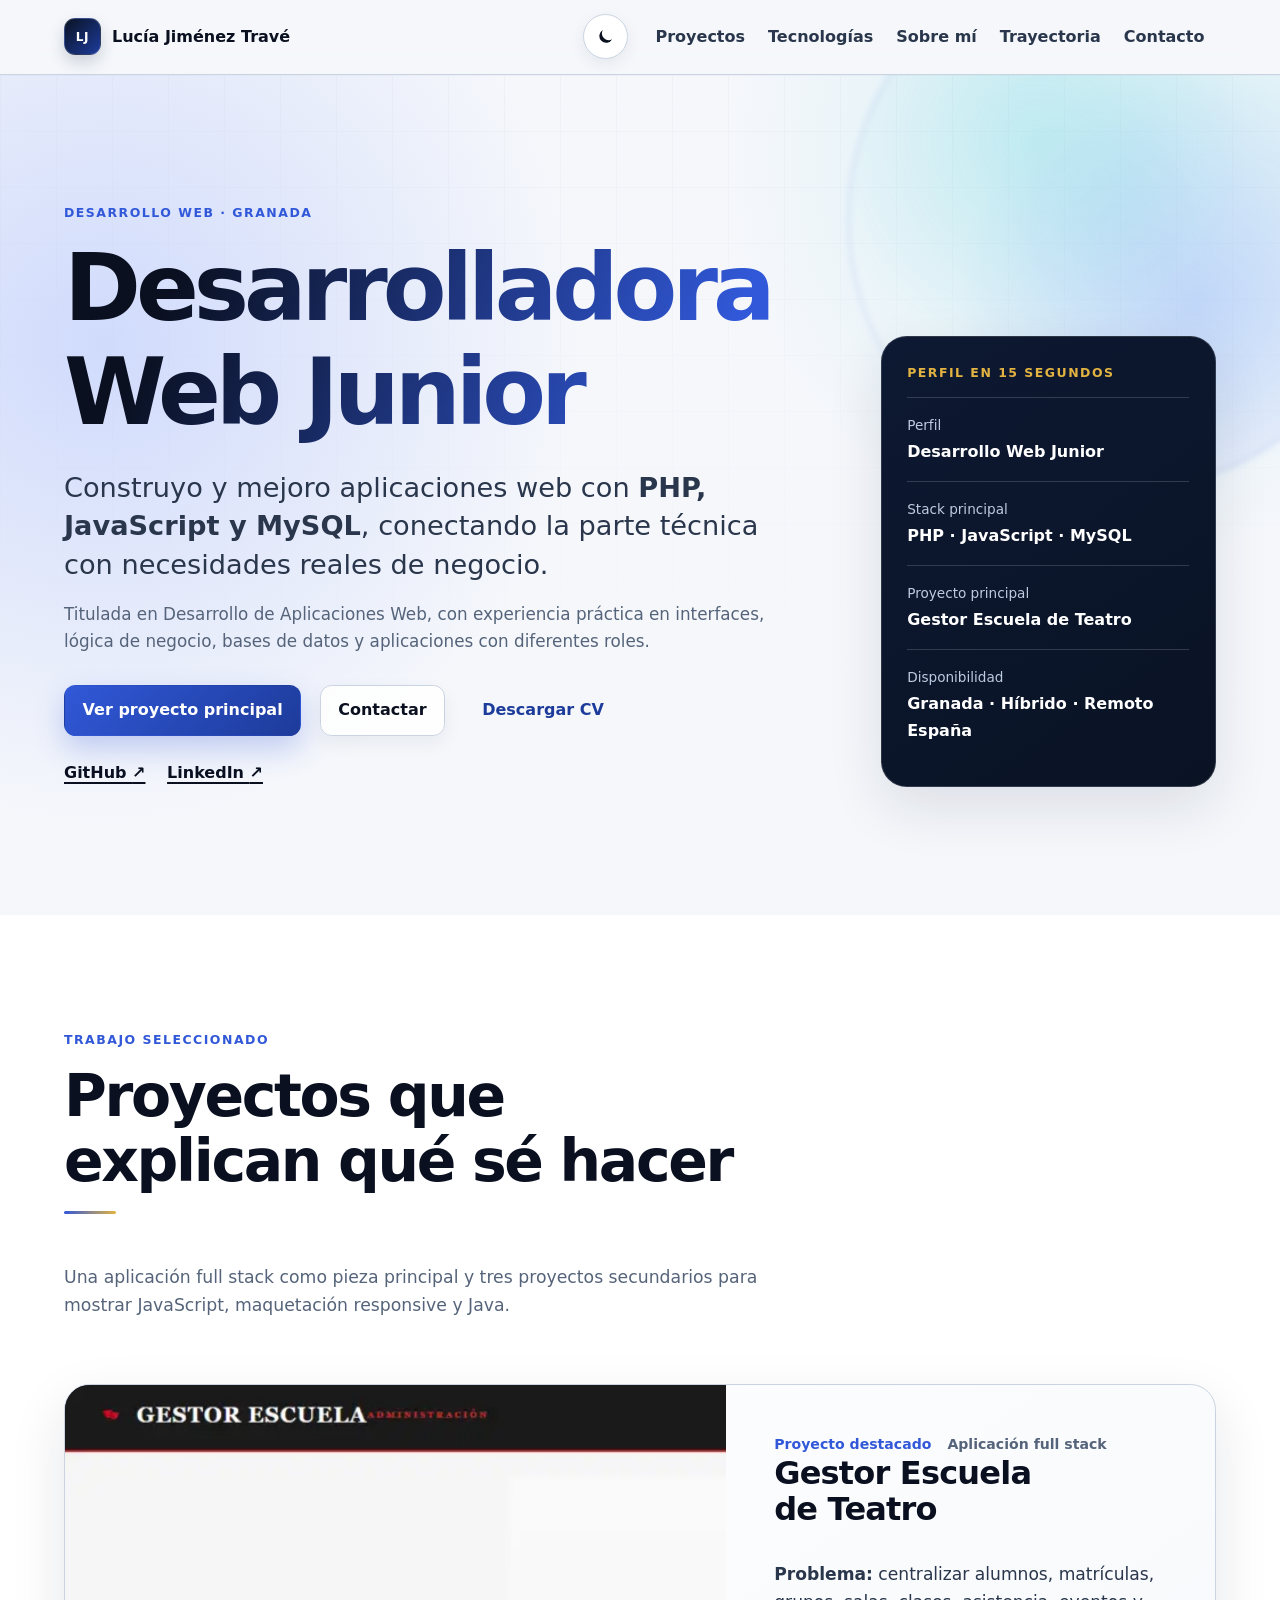
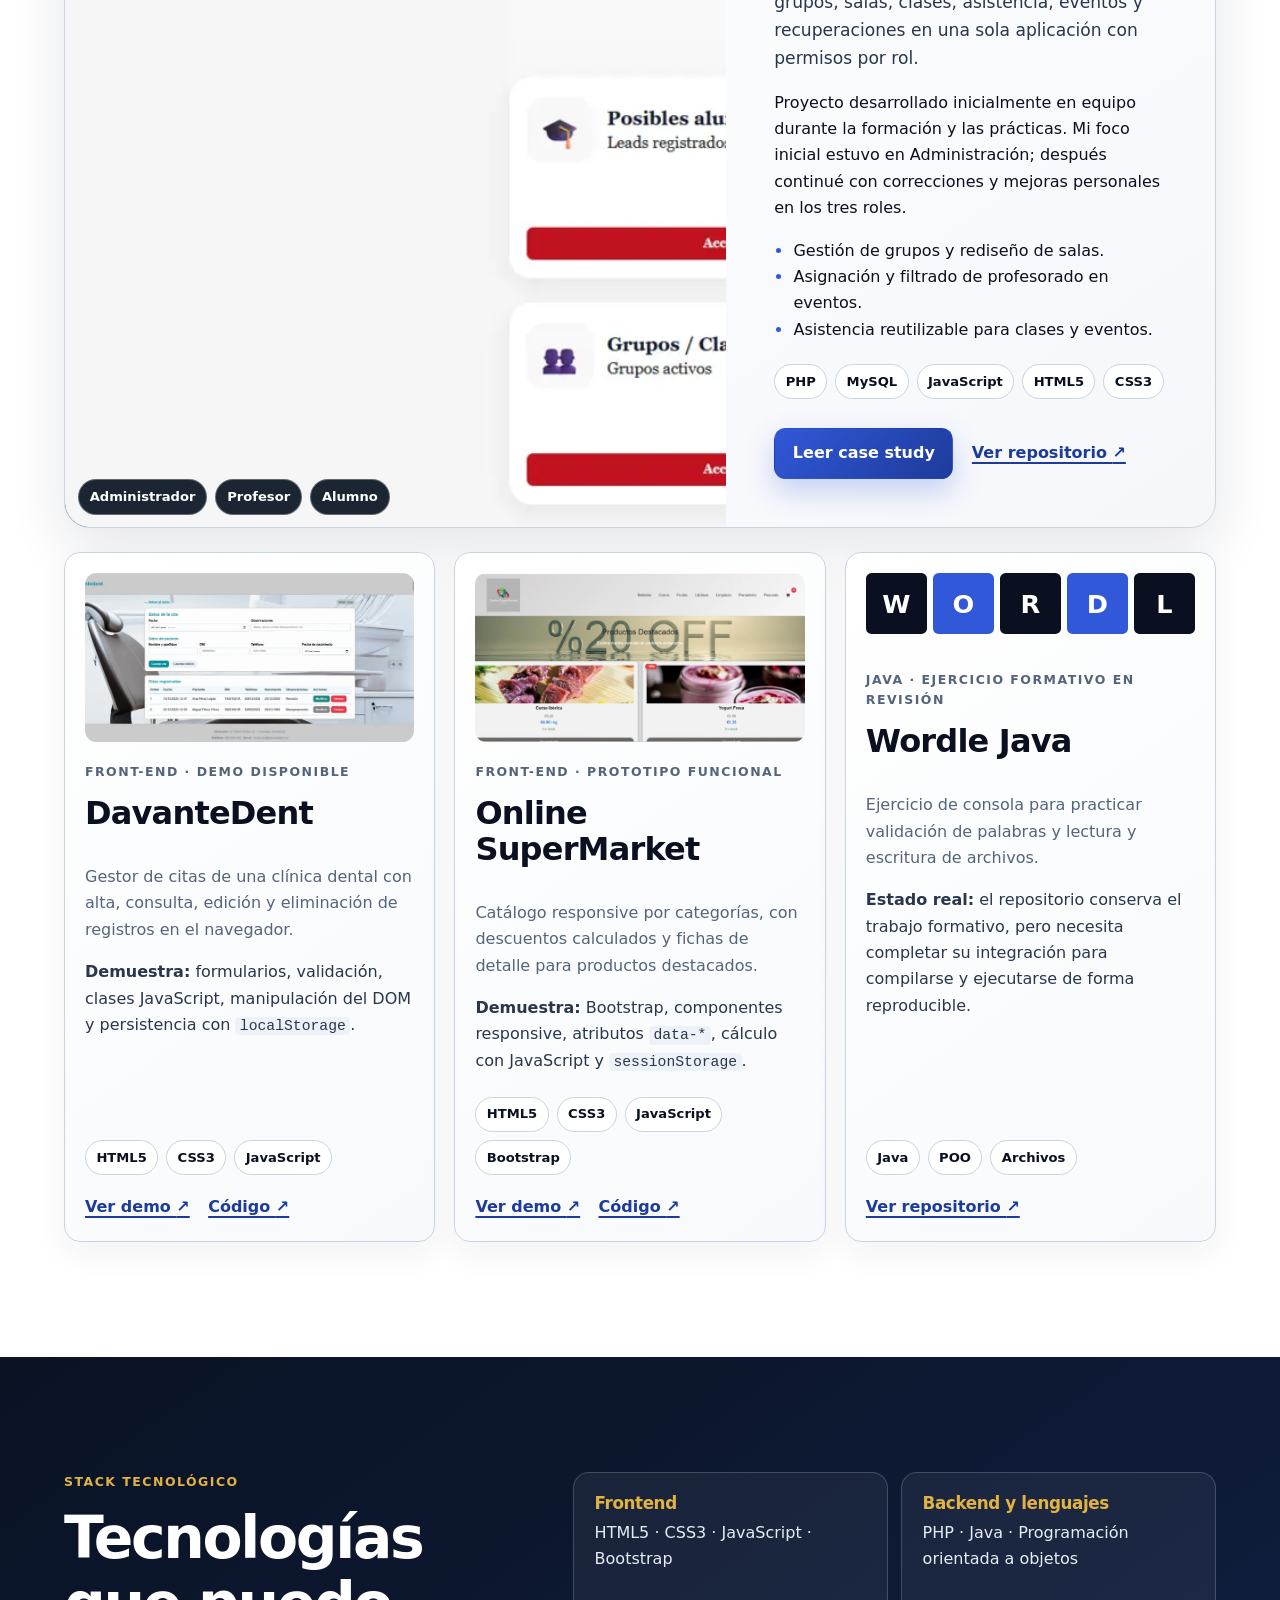
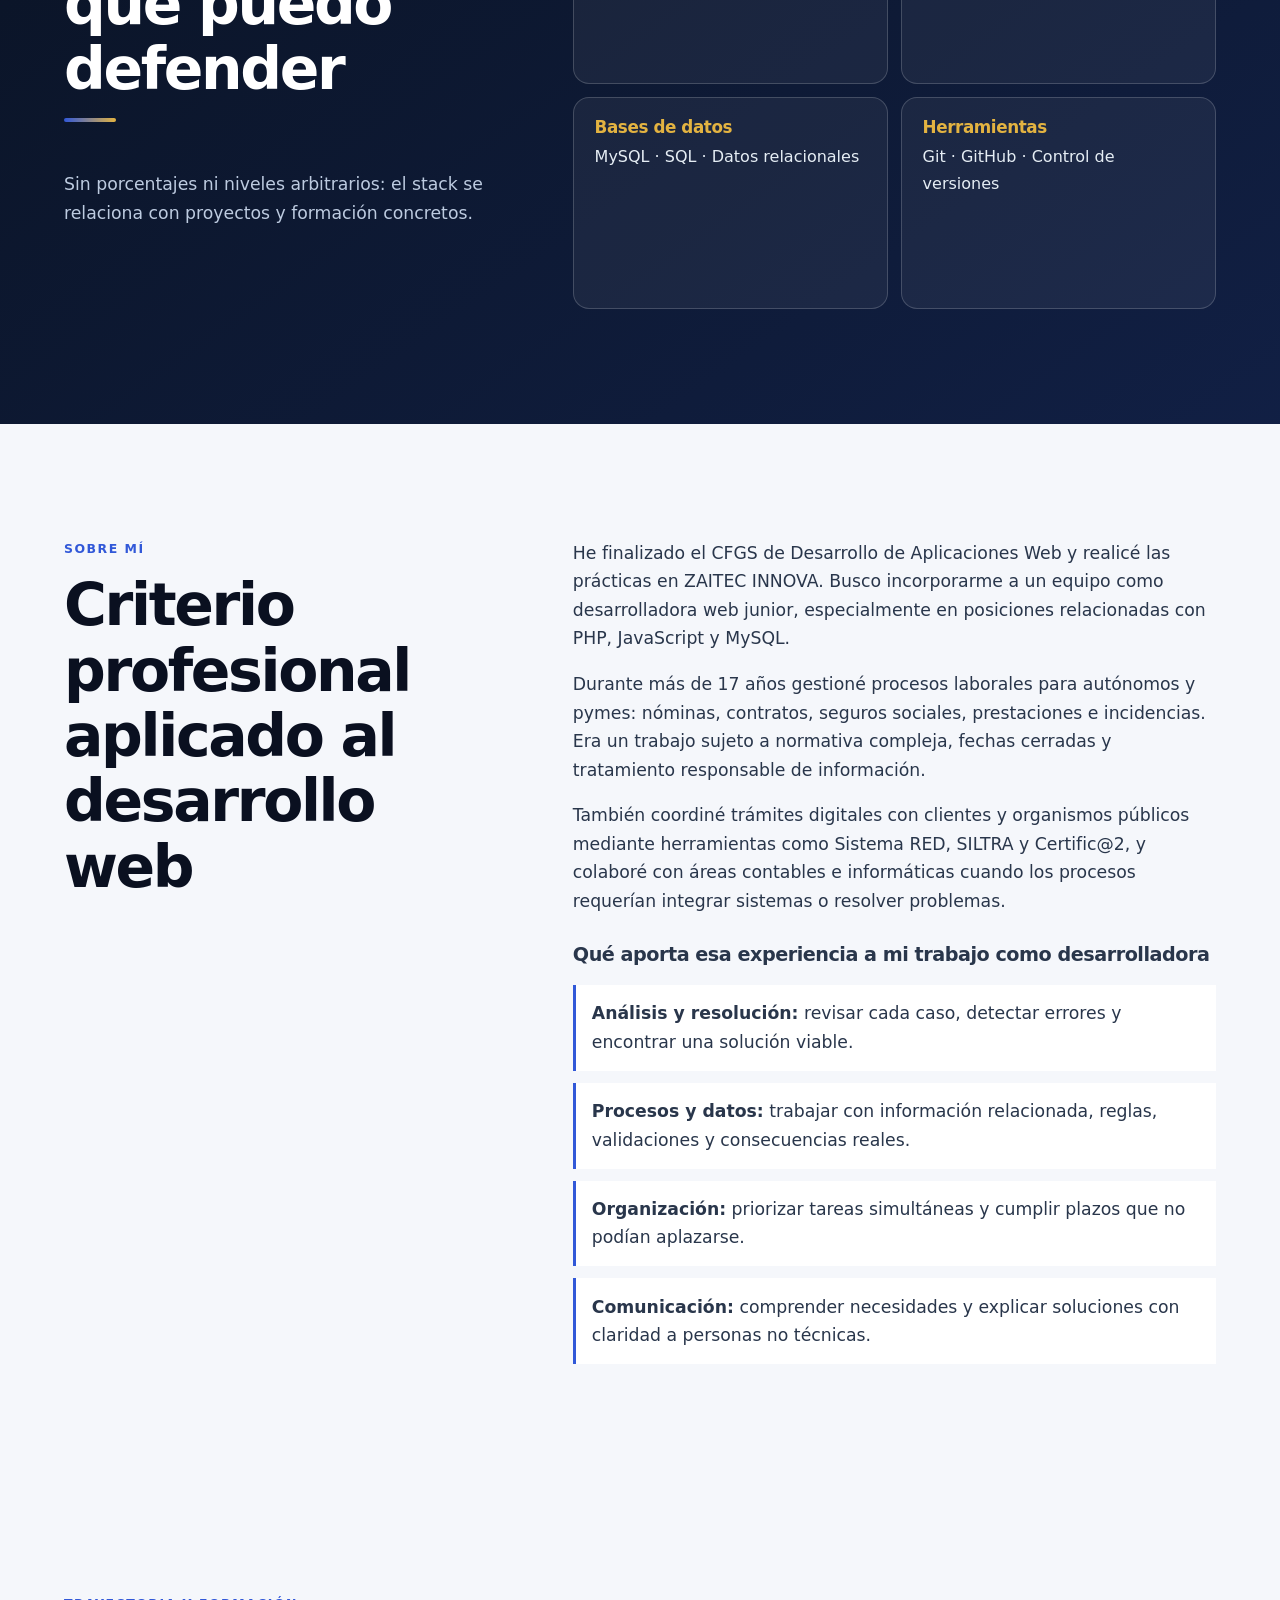
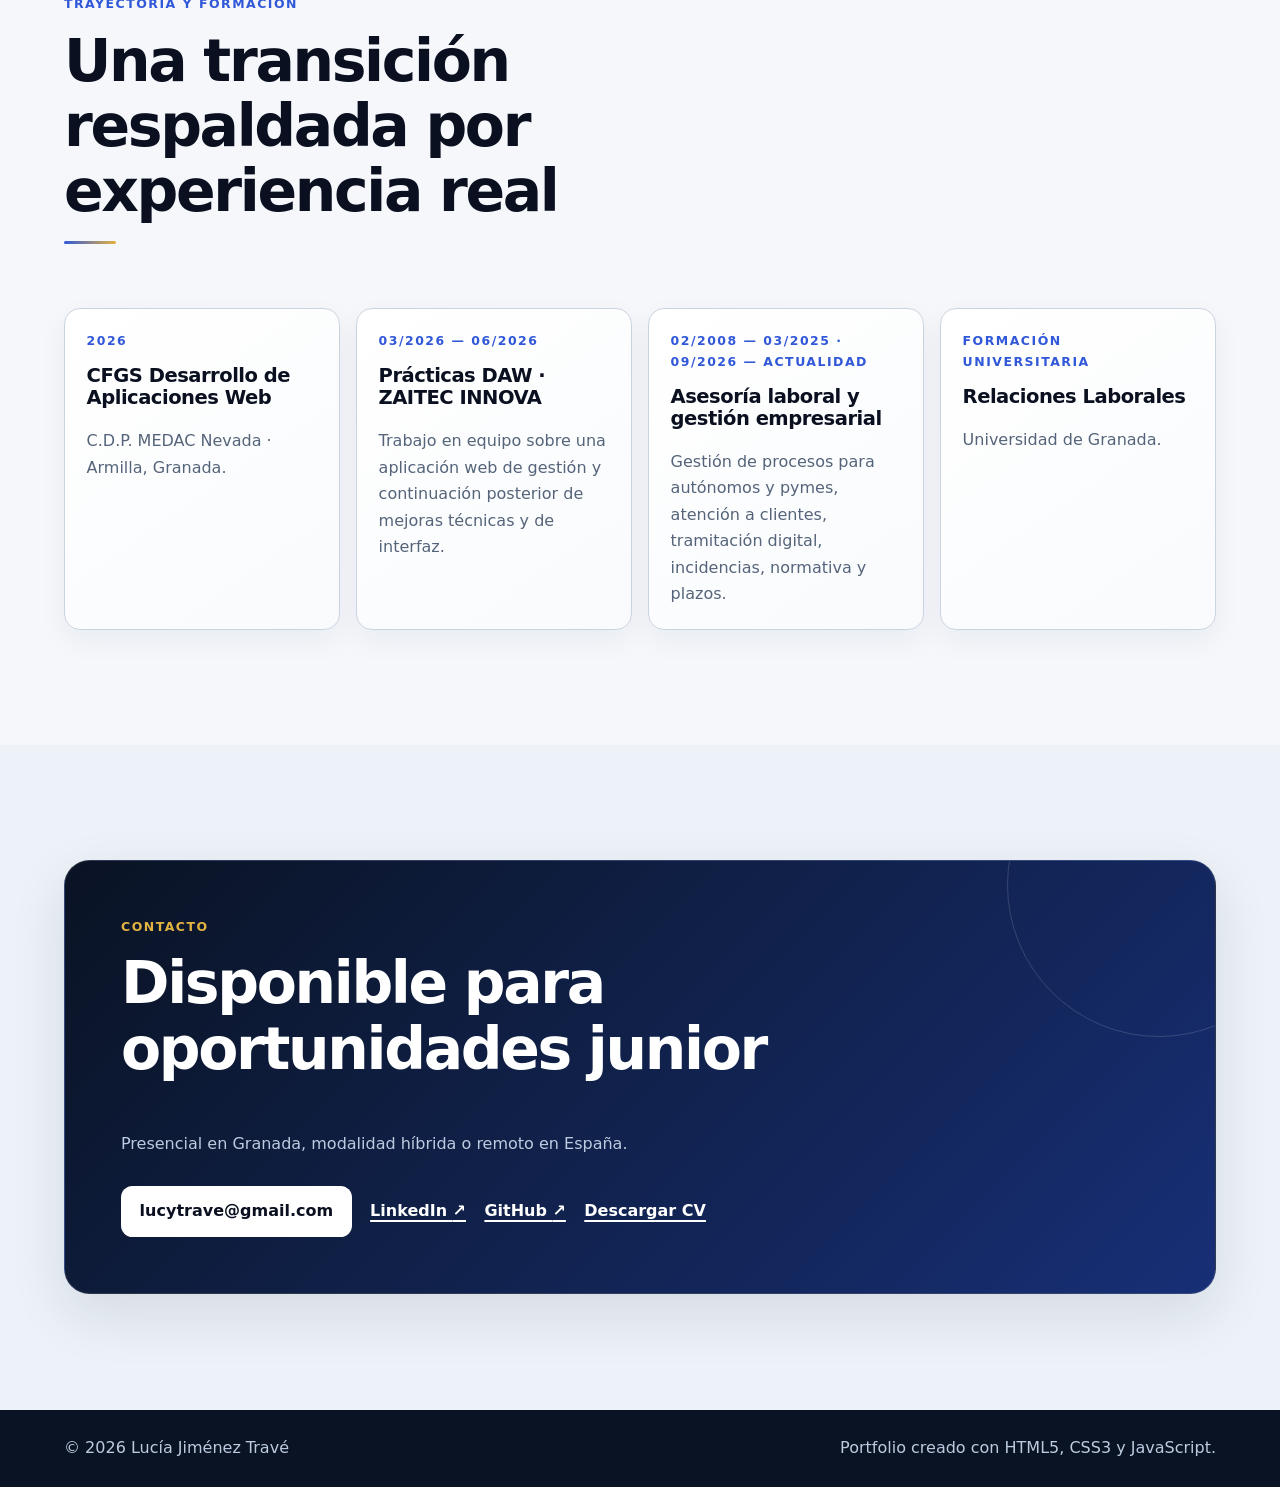
==== commit eb2932ea: "Actualiza fechas de experiencia en asesoría laboral (09/2026 — actualidad) Co-Authored-By: Claude Op" ====
--- a/index.html
+++ b/index.html
@@ -160,7 +160,7 @@
         <section class="section journey-section" id="trayectoria" aria-labelledby="journey-title">
             <div class="container">
                 <div class="section-heading"><p class="eyebrow">Trayectoria y formación</p><h2 id="journey-title">Una transición respaldada por experiencia real</h2></div>
-                <div class="timeline"><article><p class="timeline-label">2026</p><h3>CFGS Desarrollo de Aplicaciones Web</h3><p>C.D.P. MEDAC Nevada · Armilla, Granada.</p></article><article><p class="timeline-label">03/2026 — 06/2026</p><h3>Prácticas DAW · ZAITEC INNOVA</h3><p>Trabajo en equipo sobre una aplicación web de gestión y continuación posterior de mejoras técnicas y de interfaz.</p></article><article><p class="timeline-label">02/2008 — 03/2025</p><h3>Asesoría laboral y gestión empresarial</h3><p>Gestión de procesos para autónomos y pymes, atención a clientes, tramitación digital, incidencias, normativa y plazos.</p></article><article><p class="timeline-label">Formación universitaria</p><h3>Relaciones Laborales</h3><p>Universidad de Granada.</p></article></div>
+                <div class="timeline"><article><p class="timeline-label">2026</p><h3>CFGS Desarrollo de Aplicaciones Web</h3><p>C.D.P. MEDAC Nevada · Armilla, Granada.</p></article><article><p class="timeline-label">03/2026 — 06/2026</p><h3>Prácticas DAW · ZAITEC INNOVA</h3><p>Trabajo en equipo sobre una aplicación web de gestión y continuación posterior de mejoras técnicas y de interfaz.</p></article><article><p class="timeline-label">02/2008 — 03/2025 · 09/2026 — actualidad</p><h3>Asesoría laboral y gestión empresarial</h3><p>Gestión de procesos para autónomos y pymes, atención a clientes, tramitación digital, incidencias, normativa y plazos.</p></article><article><p class="timeline-label">Formación universitaria</p><h3>Relaciones Laborales</h3><p>Universidad de Granada.</p></article></div>
             </div>
         </section>
 
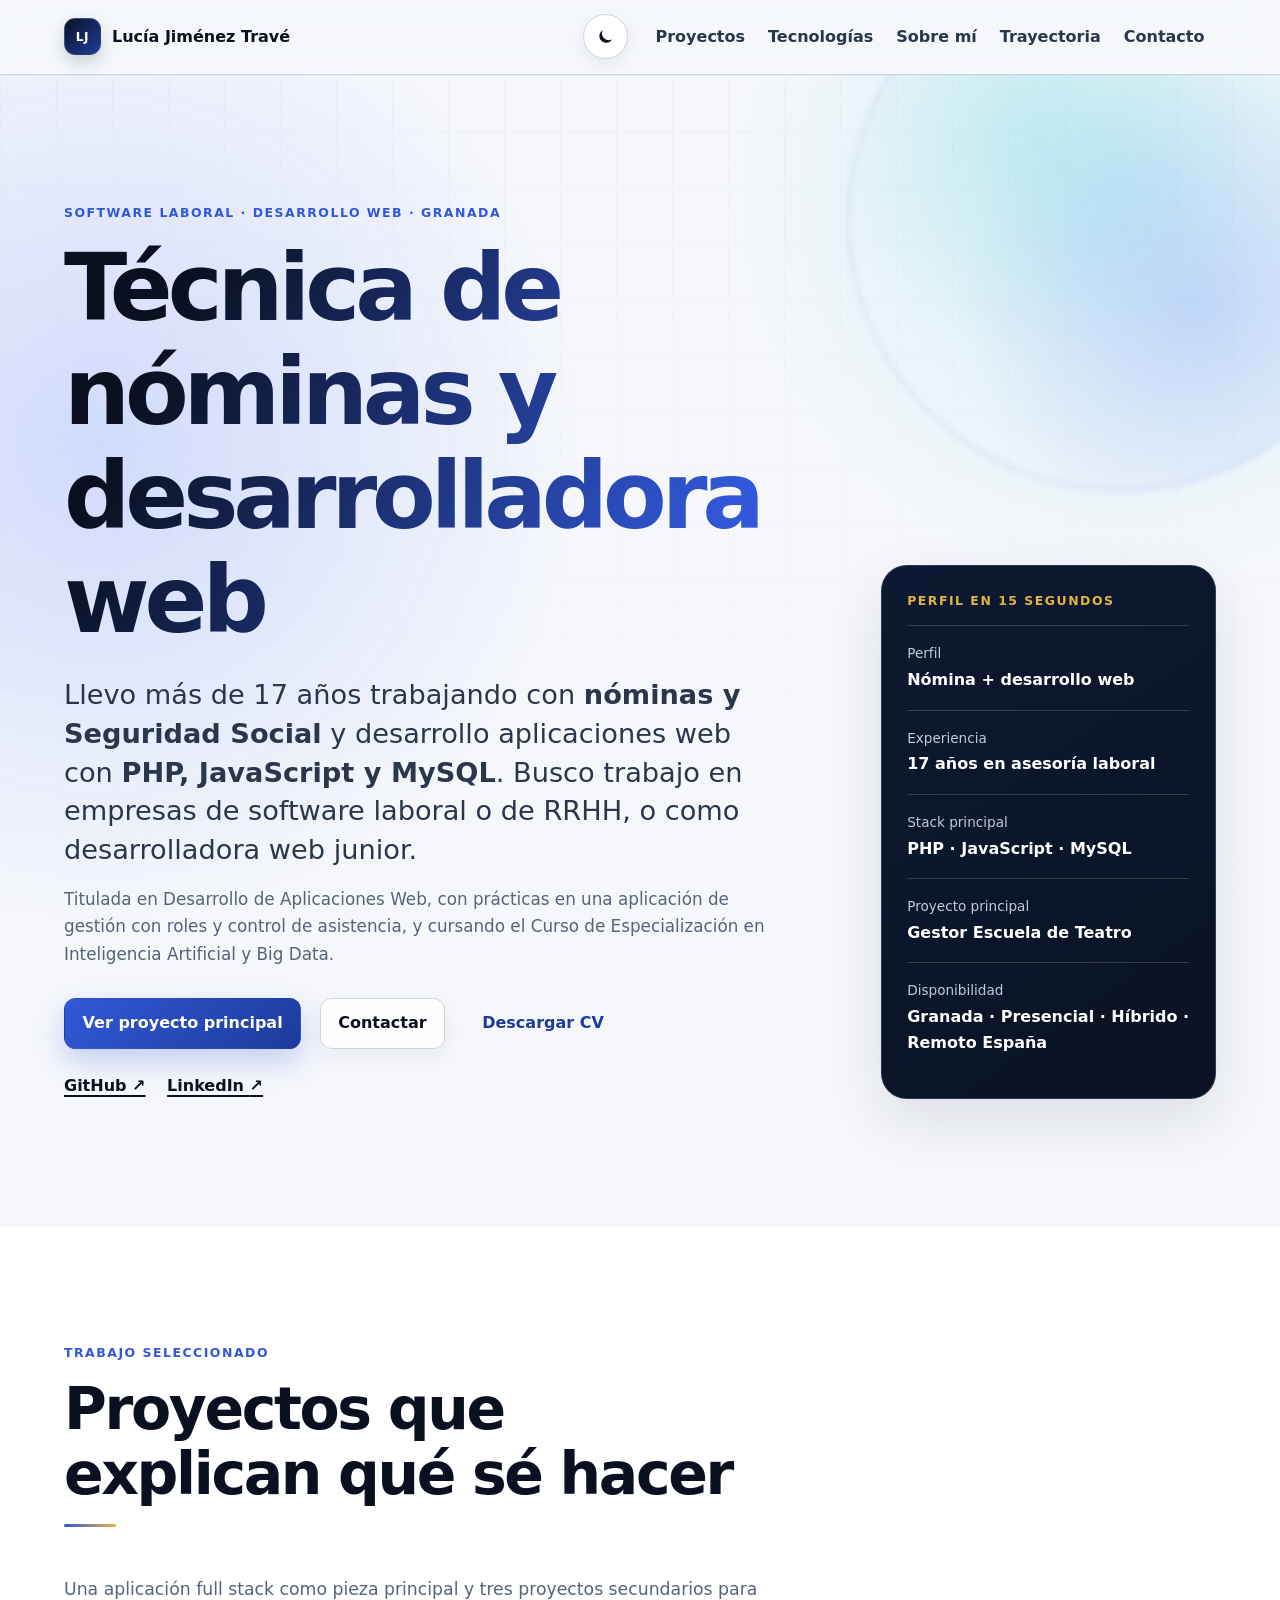
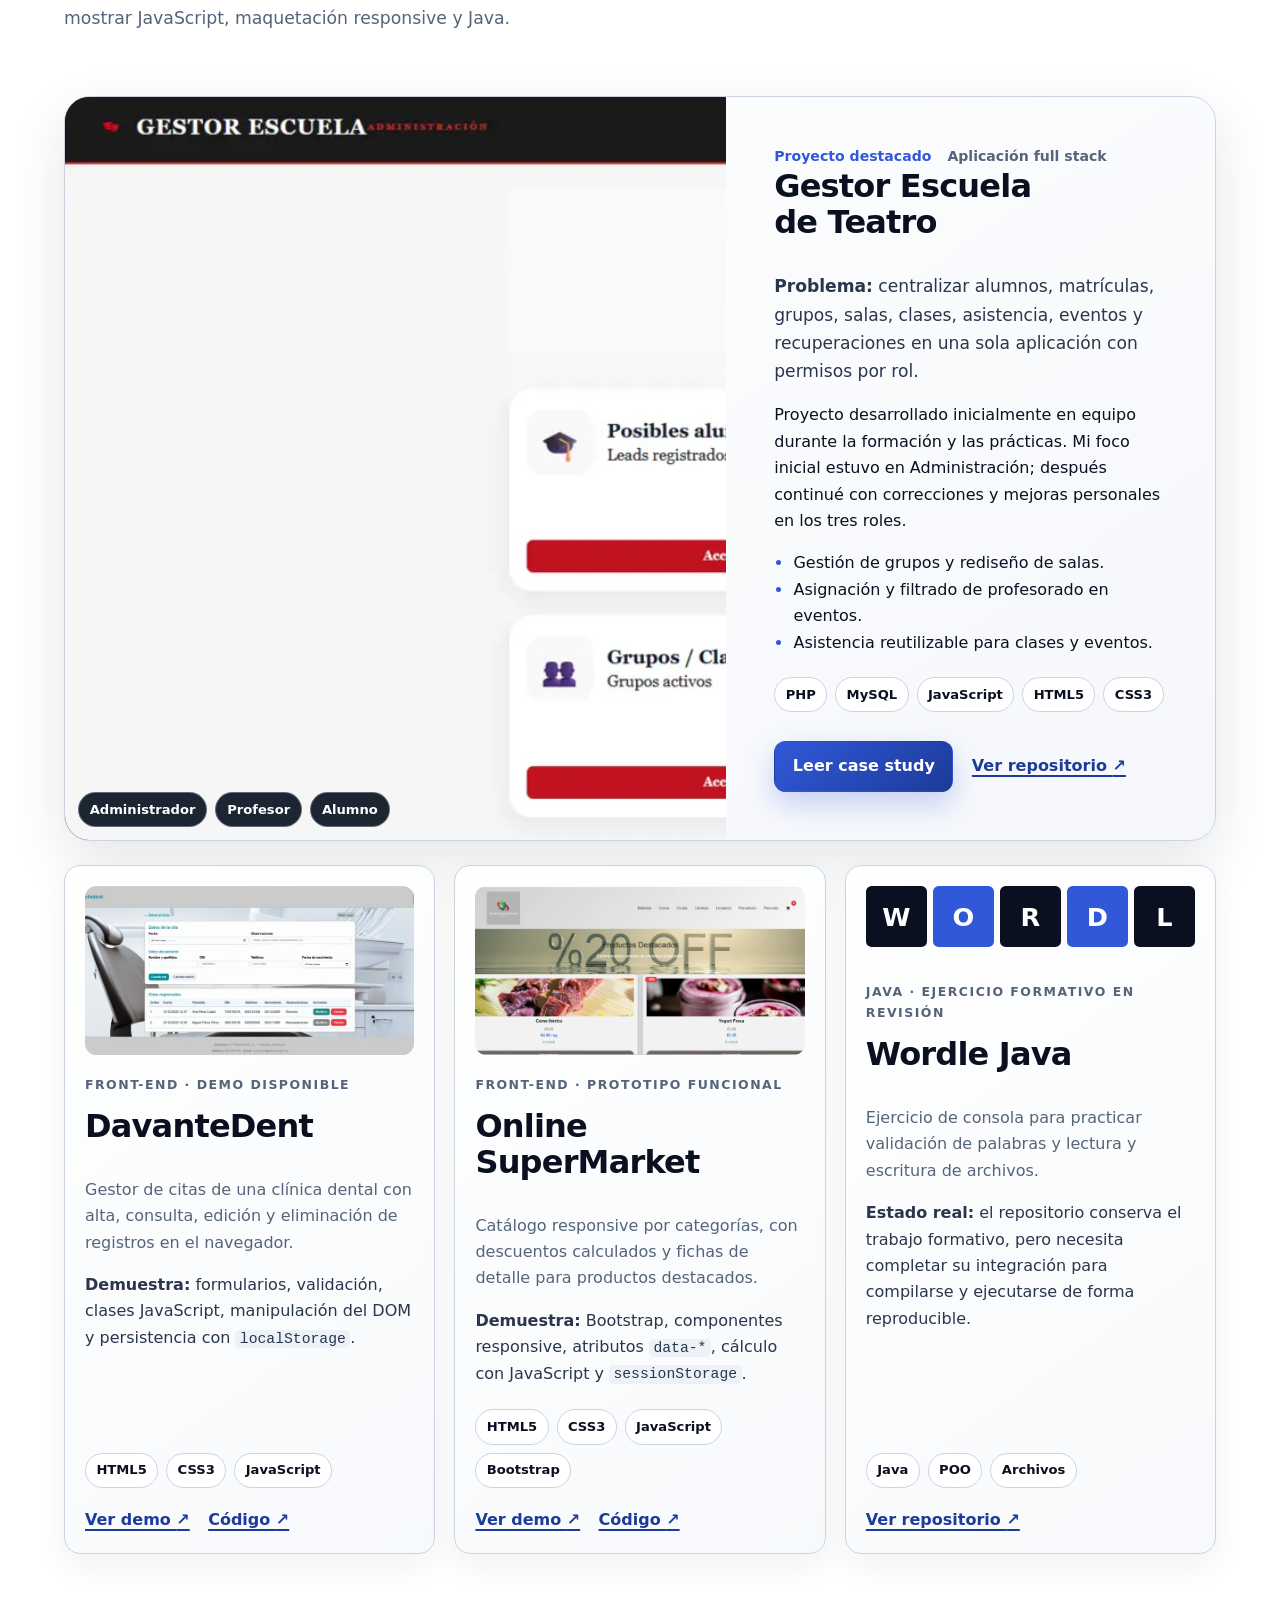
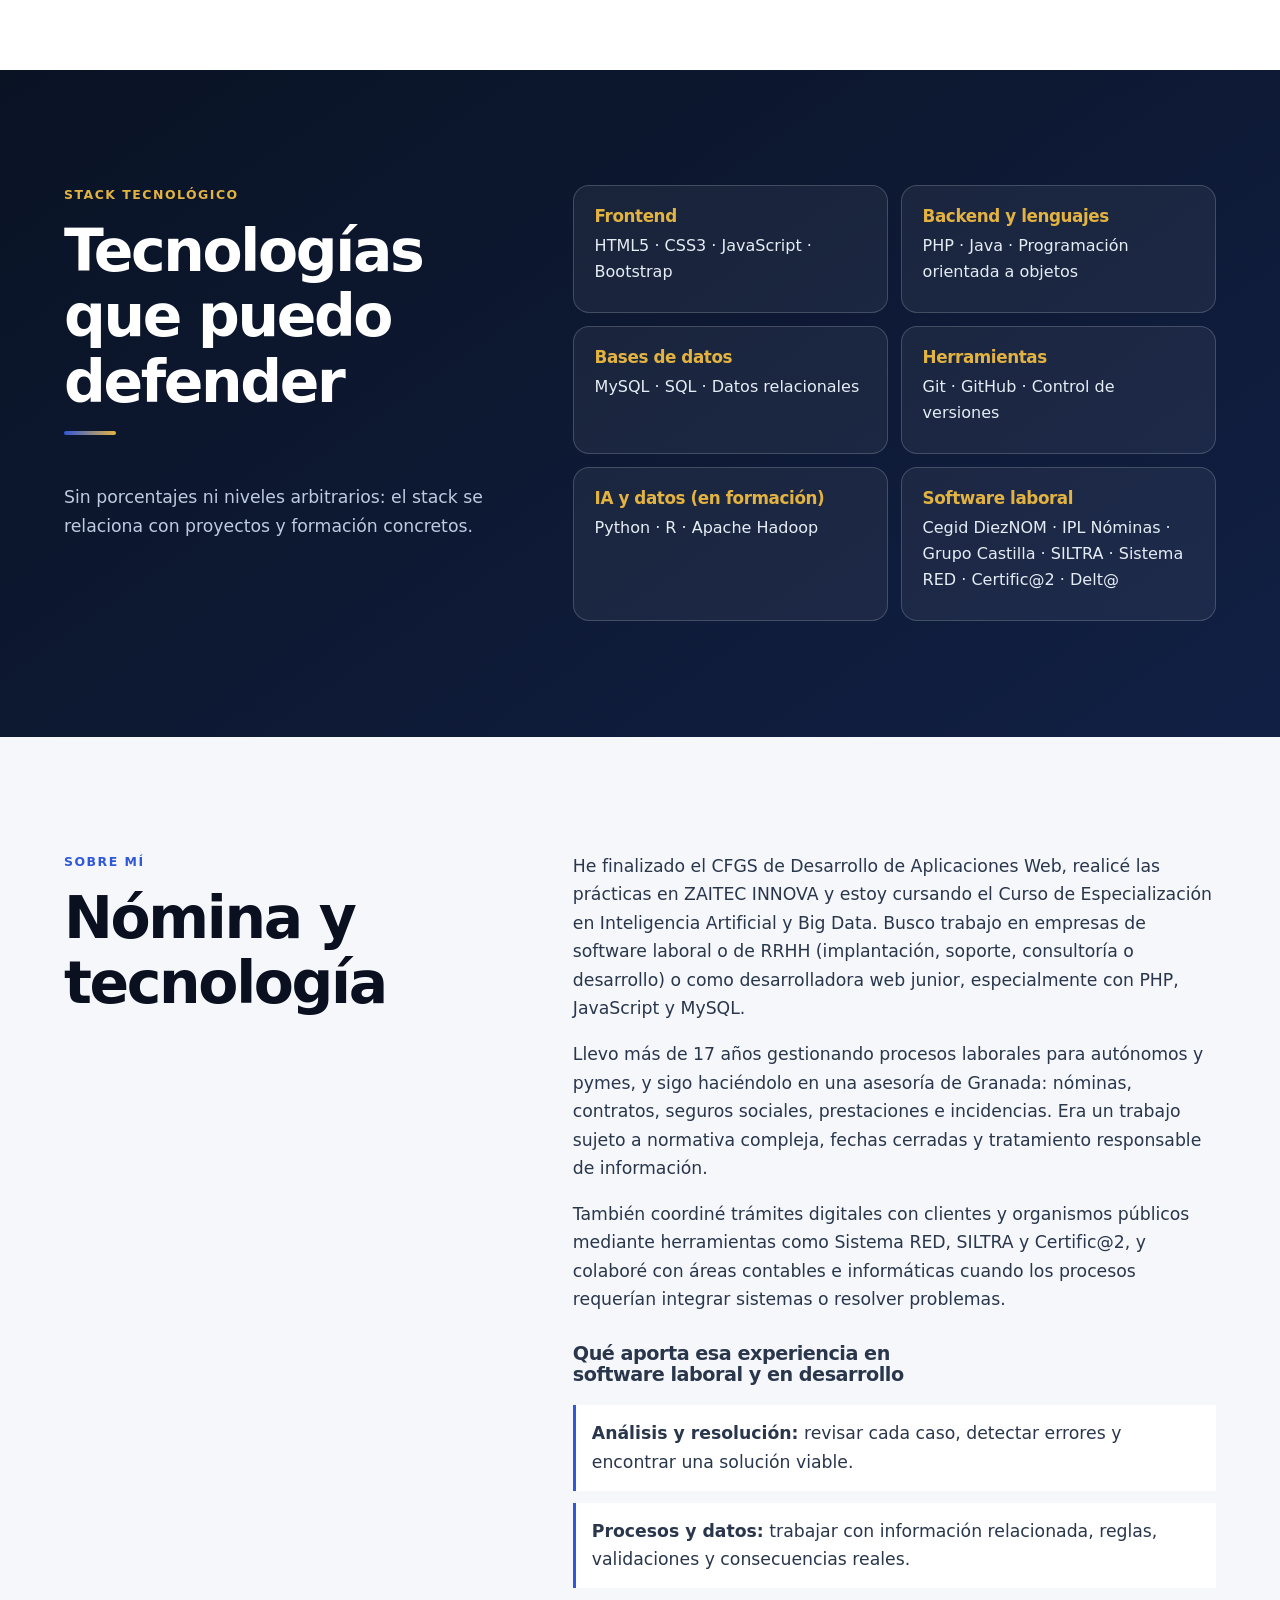
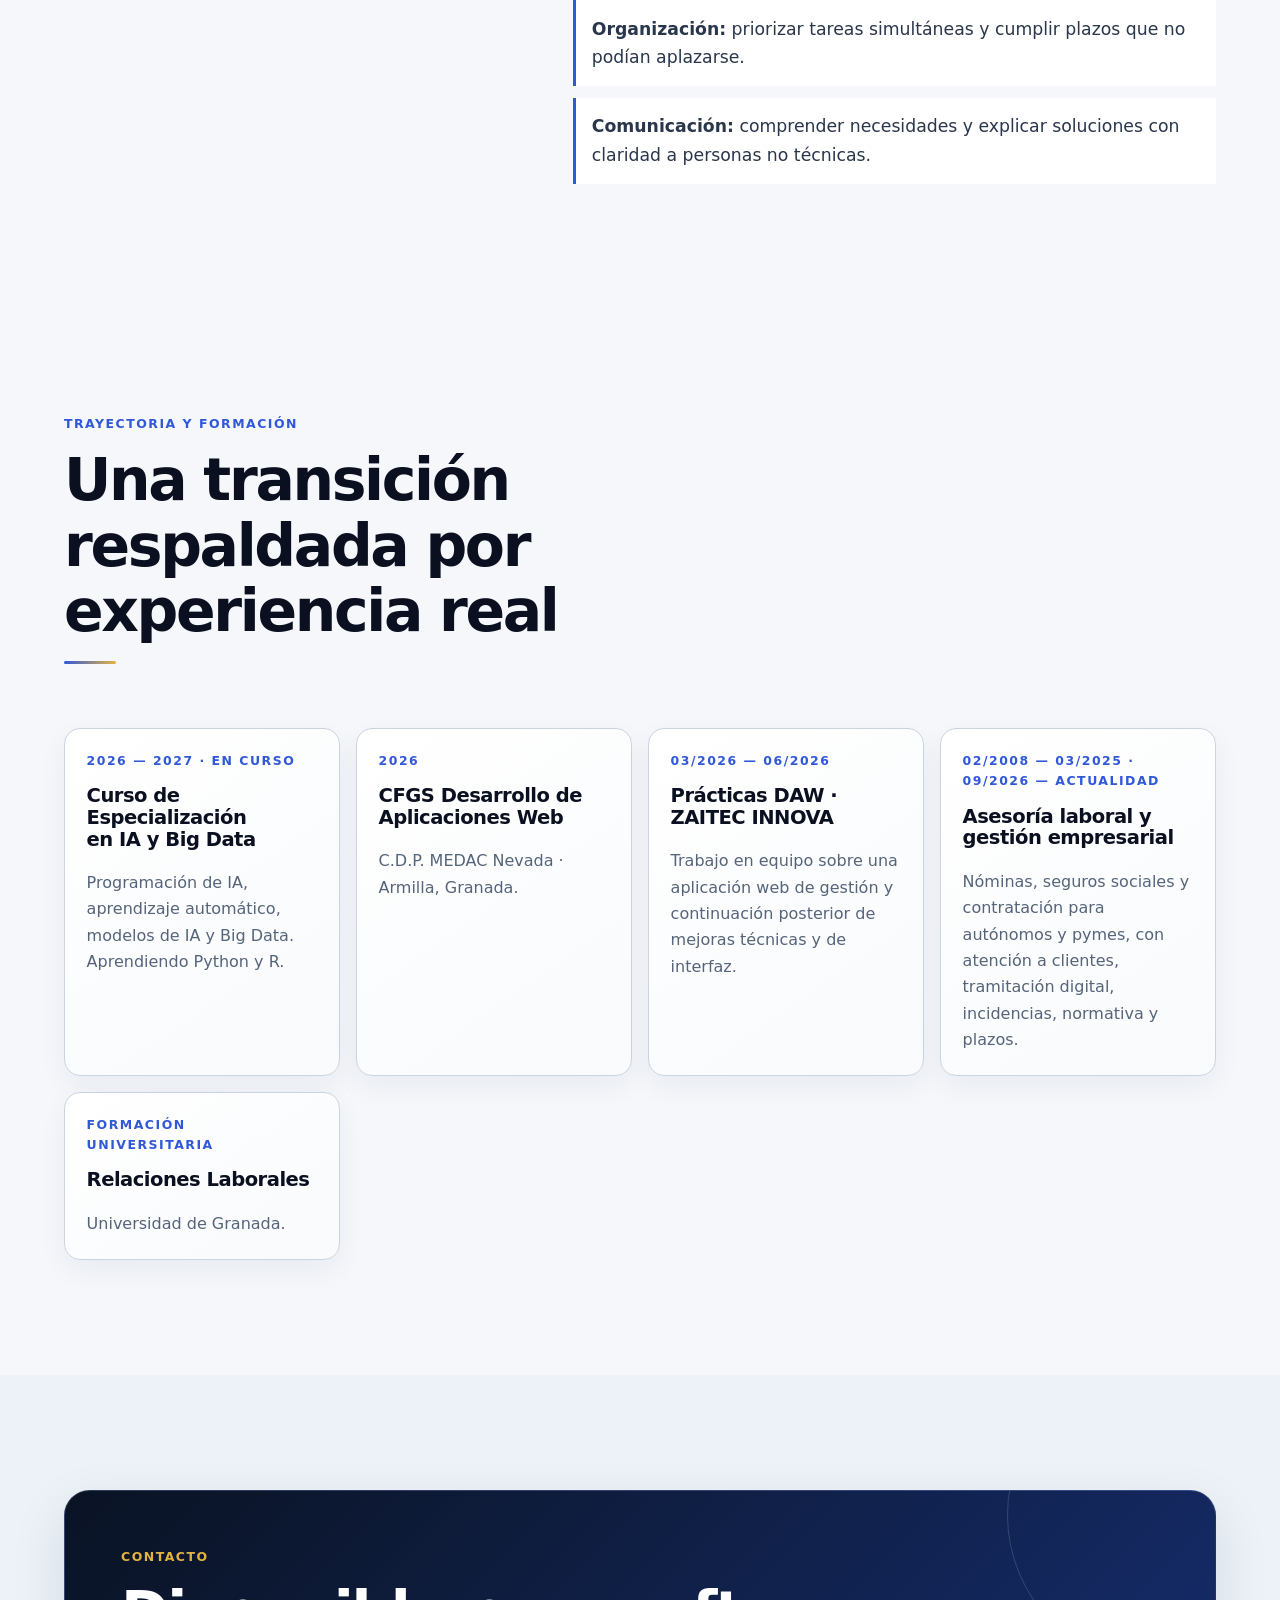
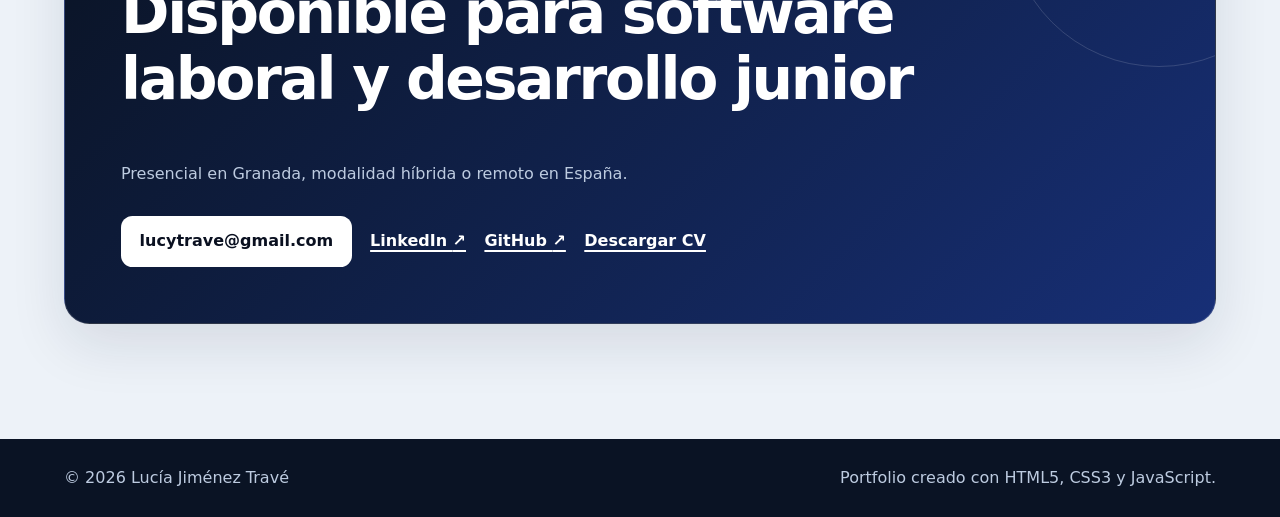
==== commit 4af95133: "Alinea el portfolio con el CV y LinkedIn: nómina + desarrollo web, CE de IA y Big Data Co-Authored-B" ====
--- a/index.html
+++ b/index.html
@@ -3,16 +3,16 @@
 <head>
     <meta charset="utf-8">
     <meta name="viewport" content="width=device-width, initial-scale=1">
-    <meta name="description" content="Portfolio de Lucía Jiménez Travé, Desarrolladora Web Junior en Granada. Proyectos con PHP, JavaScript, MySQL, HTML y CSS.">
+    <meta name="description" content="Portfolio de Lucía Jiménez Travé, técnica de nóminas y desarrolladora web en Granada. 17 años en asesoría laboral y proyectos con PHP, JavaScript y MySQL.">
     <meta name="theme-color" content="#081421">
     <meta name="color-scheme" content="light dark">
-    <meta property="og:title" content="Lucía Jiménez Travé | Desarrolladora Web Junior">
-    <meta property="og:description" content="Aplicaciones web con PHP, JavaScript y MySQL, explicadas mediante proyectos y decisiones técnicas.">
+    <meta property="og:title" content="Lucía Jiménez Travé | Técnica de nóminas y desarrolladora web">
+    <meta property="og:description" content="17 años en nóminas y Seguridad Social, desarrollo web con PHP, JavaScript y MySQL, y formación en IA y Big Data.">
     <meta property="og:type" content="website">
     <meta property="og:url" content="https://lucytrave.github.io/portfolio-lucia/">
     <link rel="canonical" href="https://lucytrave.github.io/portfolio-lucia/">
     <link rel="icon" href="assets/icons/favicon.svg" type="image/svg+xml">
-    <title>Lucía Jiménez Travé | Desarrolladora Web Junior</title>
+    <title>Lucía Jiménez Travé | Técnica de nóminas y desarrolladora web</title>
     <script src="js/theme-init.js"></script>
     <link rel="stylesheet" href="css/styles.css">
     <script src="js/main.js" defer></script>
@@ -21,7 +21,7 @@
         "@context": "https://schema.org",
         "@type": "Person",
         "name": "Lucía Jiménez Travé",
-        "jobTitle": "Desarrolladora Web Junior",
+        "jobTitle": "Técnica de nóminas y desarrolladora web",
         "email": "mailto:lucytrave@gmail.com",
         "url": "https://lucytrave.github.io/portfolio-lucia/",
         "address": {"@type": "PostalAddress", "addressLocality": "Granada", "addressCountry": "ES"},
@@ -55,10 +55,10 @@
         <section class="hero" id="inicio" aria-labelledby="hero-title">
             <div class="container hero-grid">
                 <div class="hero-copy">
-                    <p class="eyebrow">Desarrollo web · Granada</p>
-                    <h1 id="hero-title">Desarrolladora Web Junior</h1>
-                    <p class="hero-lead">Construyo y mejoro aplicaciones web con <strong>PHP, JavaScript y MySQL</strong>, conectando la parte técnica con necesidades reales de negocio.</p>
-                    <p class="hero-support">Titulada en Desarrollo de Aplicaciones Web, con experiencia práctica en interfaces, lógica de negocio, bases de datos y aplicaciones con diferentes roles.</p>
+                    <p class="eyebrow">Software laboral · Desarrollo web · Granada</p>
+                    <h1 id="hero-title">Técnica de nóminas y desarrolladora web</h1>
+                    <p class="hero-lead">Llevo más de 17 años trabajando con <strong>nóminas y Seguridad Social</strong> y desarrollo aplicaciones web con <strong>PHP, JavaScript y MySQL</strong>. Busco trabajo en empresas de software laboral o de RRHH, o como desarrolladora web junior.</p>
+                    <p class="hero-support">Titulada en Desarrollo de Aplicaciones Web, con prácticas en una aplicación de gestión con roles y control de asistencia, y cursando el Curso de Especialización en Inteligencia Artificial y Big Data.</p>
                     <div class="hero-actions" aria-label="Acciones principales">
                         <a class="button button-primary" href="#proyecto-destacado">Ver proyecto principal</a>
                         <a class="button button-secondary" href="mailto:lucytrave@gmail.com">Contactar</a>
@@ -72,10 +72,10 @@
                 <aside class="hero-summary" aria-label="Resumen profesional">
                     <p class="summary-label">Perfil en 15 segundos</p>
                     <dl>
-                        <div><dt>Perfil</dt><dd>Desarrollo Web Junior</dd></div>
+                        <div><dt>Perfil</dt><dd>Nómina + desarrollo web</dd></div><div><dt>Experiencia</dt><dd>17 años en asesoría laboral</dd></div>
                         <div><dt>Stack principal</dt><dd>PHP · JavaScript · MySQL</dd></div>
                         <div><dt>Proyecto principal</dt><dd>Gestor Escuela de Teatro</dd></div>
-                        <div><dt>Disponibilidad</dt><dd>Granada · Híbrido · Remoto España</dd></div>
+                        <div><dt>Disponibilidad</dt><dd>Granada · Presencial · Híbrido · Remoto España</dd></div>
                     </dl>
                 </aside>
             </div>
@@ -135,18 +135,18 @@
         <section class="section stack-section" id="tecnologias" aria-labelledby="stack-title">
             <div class="container stack-grid">
                 <div class="section-heading"><p class="eyebrow">Stack tecnológico</p><h2 id="stack-title">Tecnologías que puedo defender</h2><p>Sin porcentajes ni niveles arbitrarios: el stack se relaciona con proyectos y formación concretos.</p></div>
-                <div class="stack-groups"><section><h3>Frontend</h3><p>HTML5 · CSS3 · JavaScript · Bootstrap</p></section><section><h3>Backend y lenguajes</h3><p>PHP · Java · Programación orientada a objetos</p></section><section><h3>Bases de datos</h3><p>MySQL · SQL · Datos relacionales</p></section><section><h3>Herramientas</h3><p>Git · GitHub · Control de versiones</p></section></div>
+                <div class="stack-groups"><section><h3>Frontend</h3><p>HTML5 · CSS3 · JavaScript · Bootstrap</p></section><section><h3>Backend y lenguajes</h3><p>PHP · Java · Programación orientada a objetos</p></section><section><h3>Bases de datos</h3><p>MySQL · SQL · Datos relacionales</p></section><section><h3>Herramientas</h3><p>Git · GitHub · Control de versiones</p></section><section><h3>IA y datos (en formación)</h3><p>Python · R · Apache Hadoop</p></section><section><h3>Software laboral</h3><p>Cegid DiezNOM · IPL Nóminas · Grupo Castilla · SILTRA · Sistema RED · Certific@2 · Delt@</p></section></div>
             </div>
         </section>
 
         <section class="section about-section" id="sobre-mi" aria-labelledby="about-title">
             <div class="container about-grid">
-                <div><p class="eyebrow">Sobre mí</p><h2 id="about-title">Criterio profesional aplicado al desarrollo web</h2></div>
+                <div><p class="eyebrow">Sobre mí</p><h2 id="about-title">Nómina y tecnología</h2></div>
                 <div class="about-copy">
-                    <p>He finalizado el CFGS de Desarrollo de Aplicaciones Web y realicé las prácticas en ZAITEC INNOVA. Busco incorporarme a un equipo como desarrolladora web junior, especialmente en posiciones relacionadas con PHP, JavaScript y MySQL.</p>
-                    <p>Durante más de 17 años gestioné procesos laborales para autónomos y pymes: nóminas, contratos, seguros sociales, prestaciones e incidencias. Era un trabajo sujeto a normativa compleja, fechas cerradas y tratamiento responsable de información.</p>
+                    <p>He finalizado el CFGS de Desarrollo de Aplicaciones Web, realicé las prácticas en ZAITEC INNOVA y estoy cursando el Curso de Especialización en Inteligencia Artificial y Big Data. Busco trabajo en empresas de software laboral o de RRHH (implantación, soporte, consultoría o desarrollo) o como desarrolladora web junior, especialmente con PHP, JavaScript y MySQL.</p>
+                    <p>Llevo más de 17 años gestionando procesos laborales para autónomos y pymes, y sigo haciéndolo en una asesoría de Granada: nóminas, contratos, seguros sociales, prestaciones e incidencias. Era un trabajo sujeto a normativa compleja, fechas cerradas y tratamiento responsable de información.</p>
                     <p>También coordiné trámites digitales con clientes y organismos públicos mediante herramientas como Sistema RED, SILTRA y Certific@2, y colaboré con áreas contables e informáticas cuando los procesos requerían integrar sistemas o resolver problemas.</p>
-                    <h3>Qué aporta esa experiencia a mi trabajo como desarrolladora</h3>
+                    <h3>Qué aporta esa experiencia en software laboral y en desarrollo</h3>
                     <ul class="transfer-list">
                         <li><strong>Análisis y resolución:</strong> revisar cada caso, detectar errores y encontrar una solución viable.</li>
                         <li><strong>Procesos y datos:</strong> trabajar con información relacionada, reglas, validaciones y consecuencias reales.</li>
@@ -160,13 +160,13 @@
         <section class="section journey-section" id="trayectoria" aria-labelledby="journey-title">
             <div class="container">
                 <div class="section-heading"><p class="eyebrow">Trayectoria y formación</p><h2 id="journey-title">Una transición respaldada por experiencia real</h2></div>
-                <div class="timeline"><article><p class="timeline-label">2026</p><h3>CFGS Desarrollo de Aplicaciones Web</h3><p>C.D.P. MEDAC Nevada · Armilla, Granada.</p></article><article><p class="timeline-label">03/2026 — 06/2026</p><h3>Prácticas DAW · ZAITEC INNOVA</h3><p>Trabajo en equipo sobre una aplicación web de gestión y continuación posterior de mejoras técnicas y de interfaz.</p></article><article><p class="timeline-label">02/2008 — 03/2025 · 09/2026 — actualidad</p><h3>Asesoría laboral y gestión empresarial</h3><p>Gestión de procesos para autónomos y pymes, atención a clientes, tramitación digital, incidencias, normativa y plazos.</p></article><article><p class="timeline-label">Formación universitaria</p><h3>Relaciones Laborales</h3><p>Universidad de Granada.</p></article></div>
+                <div class="timeline"><article><p class="timeline-label">2026 — 2027 · En curso</p><h3>Curso de Especialización en IA y Big Data</h3><p>Programación de IA, aprendizaje automático, modelos de IA y Big Data. Aprendiendo Python y R.</p></article><article><p class="timeline-label">2026</p><h3>CFGS Desarrollo de Aplicaciones Web</h3><p>C.D.P. MEDAC Nevada · Armilla, Granada.</p></article><article><p class="timeline-label">03/2026 — 06/2026</p><h3>Prácticas DAW · ZAITEC INNOVA</h3><p>Trabajo en equipo sobre una aplicación web de gestión y continuación posterior de mejoras técnicas y de interfaz.</p></article><article><p class="timeline-label">02/2008 — 03/2025 · 09/2026 — actualidad</p><h3>Asesoría laboral y gestión empresarial</h3><p>Nóminas, seguros sociales y contratación para autónomos y pymes, con atención a clientes, tramitación digital, incidencias, normativa y plazos.</p></article><article><p class="timeline-label">Formación universitaria</p><h3>Relaciones Laborales</h3><p>Universidad de Granada.</p></article></div>
             </div>
         </section>
 
         <section class="section contact-section" id="contacto" aria-labelledby="contact-title">
             <div class="container contact-card">
-                <div><p class="eyebrow">Contacto</p><h2 id="contact-title">Disponible para oportunidades junior</h2><p>Presencial en Granada, modalidad híbrida o remoto en España.</p></div>
+                <div><p class="eyebrow">Contacto</p><h2 id="contact-title">Disponible para software laboral y desarrollo junior</h2><p>Presencial en Granada, modalidad híbrida o remoto en España.</p></div>
                 <div class="contact-actions"><a class="button button-light" href="mailto:lucytrave@gmail.com">lucytrave@gmail.com</a><a href="https://www.linkedin.com/in/lucíajtravé" target="_blank" rel="noreferrer">LinkedIn <span aria-hidden="true">↗</span></a><a href="https://github.com/LucyTrave/" target="_blank" rel="noreferrer">GitHub <span aria-hidden="true">↗</span></a><a href="assets/documents/CV_Lucia_Jimenez_Trave.pdf" download>Descargar CV</a></div>
             </div>
         </section>
